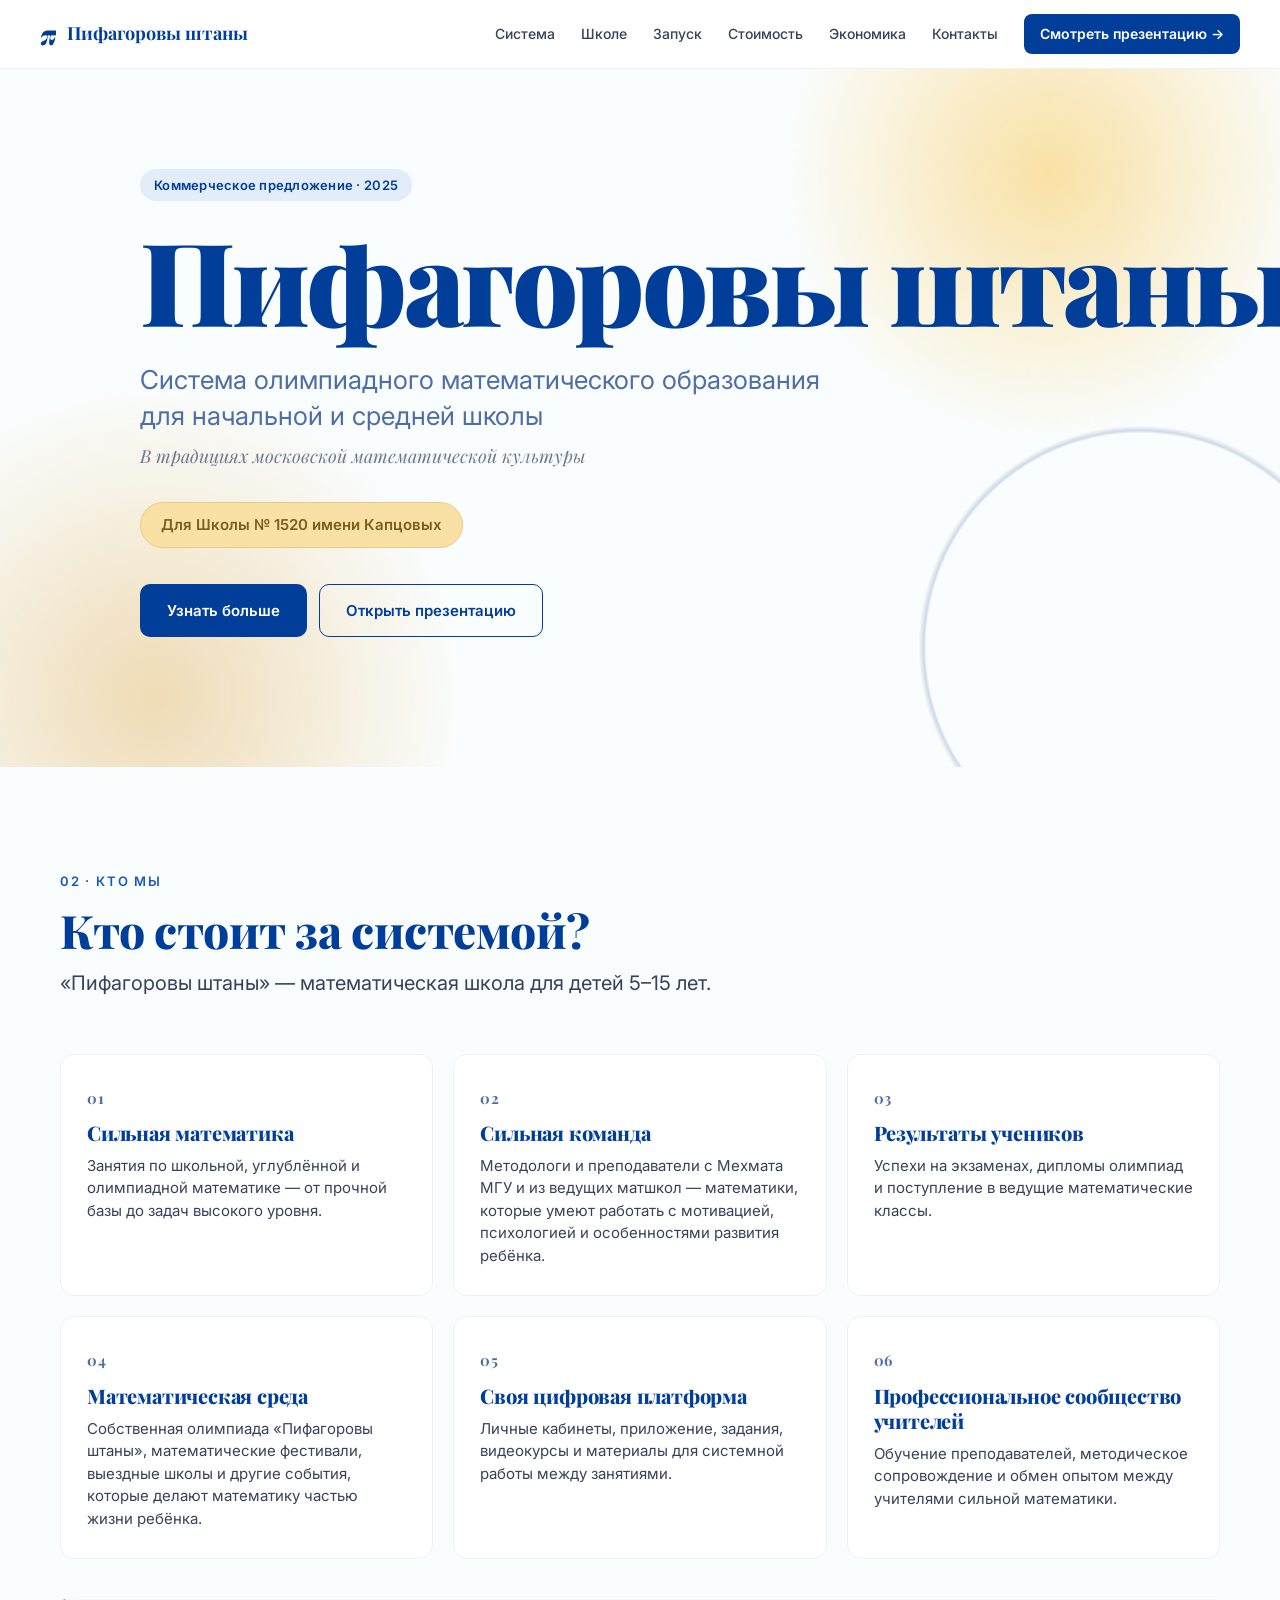
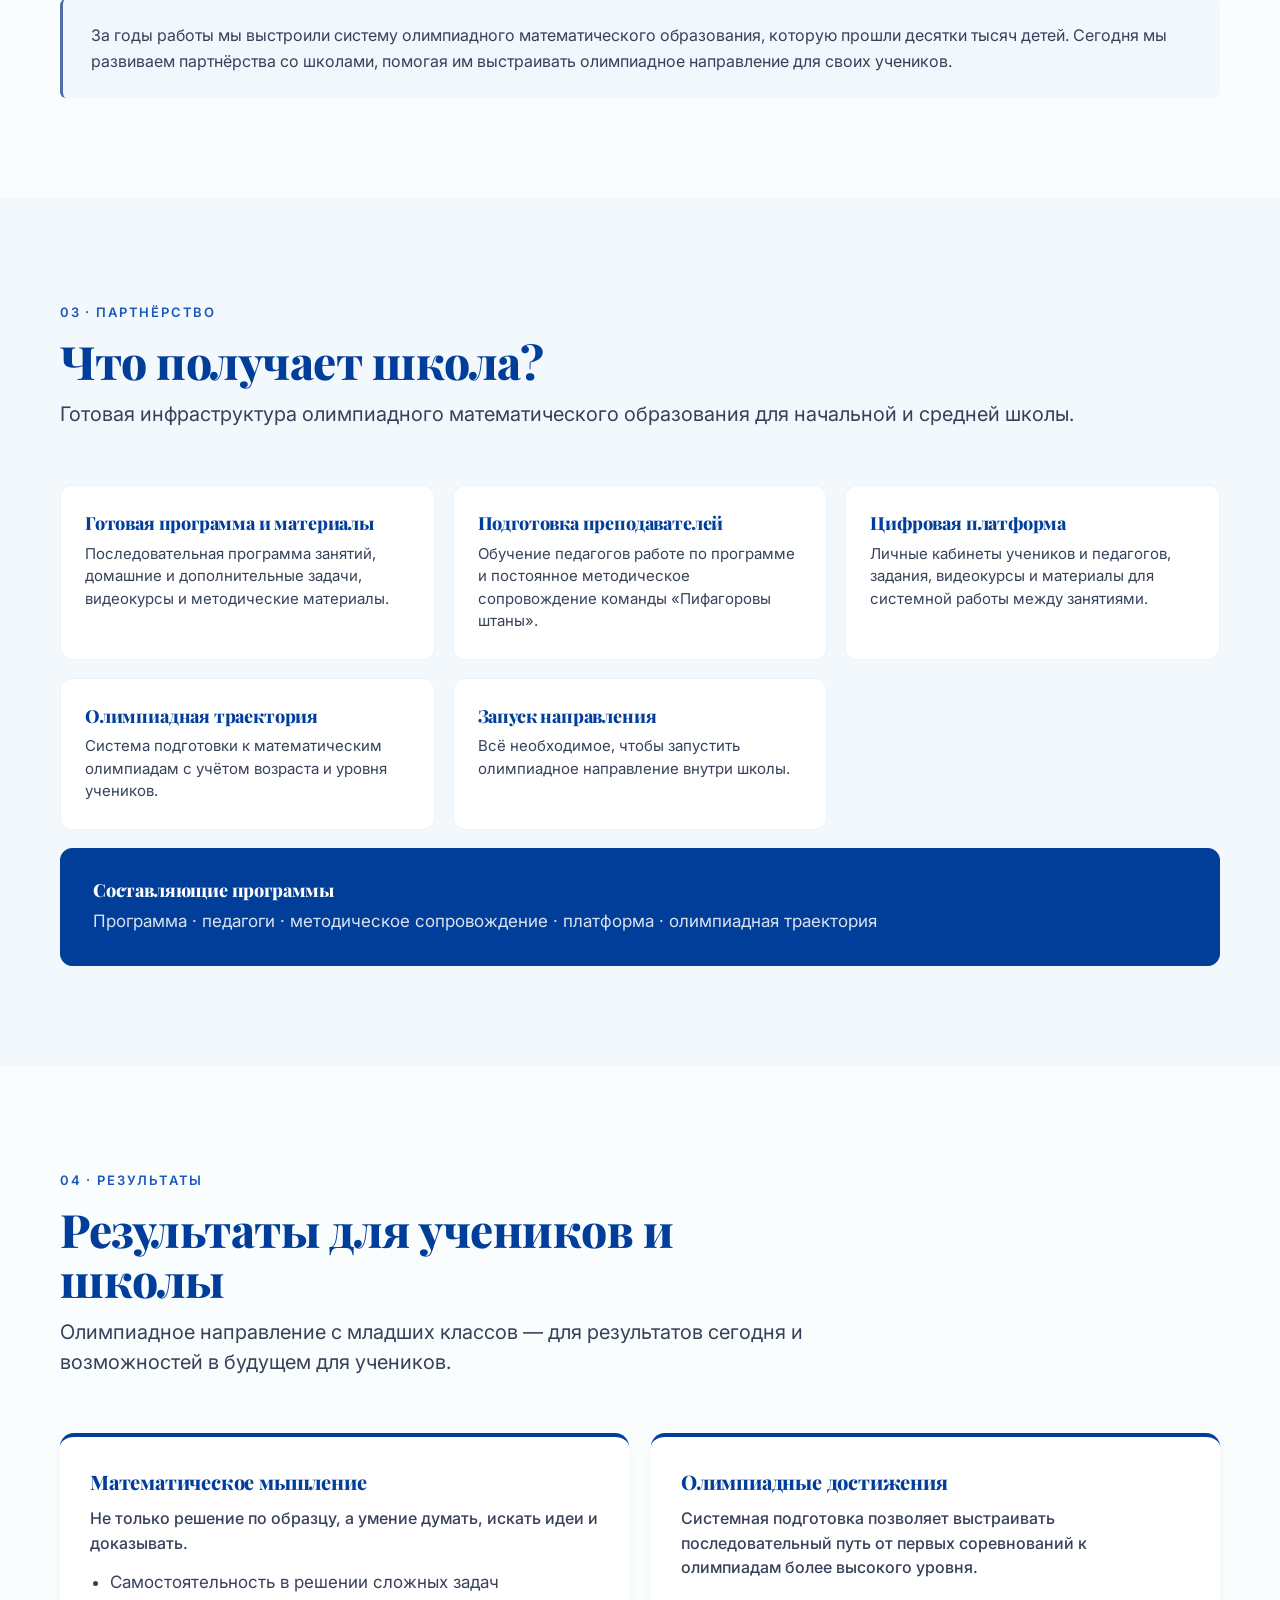
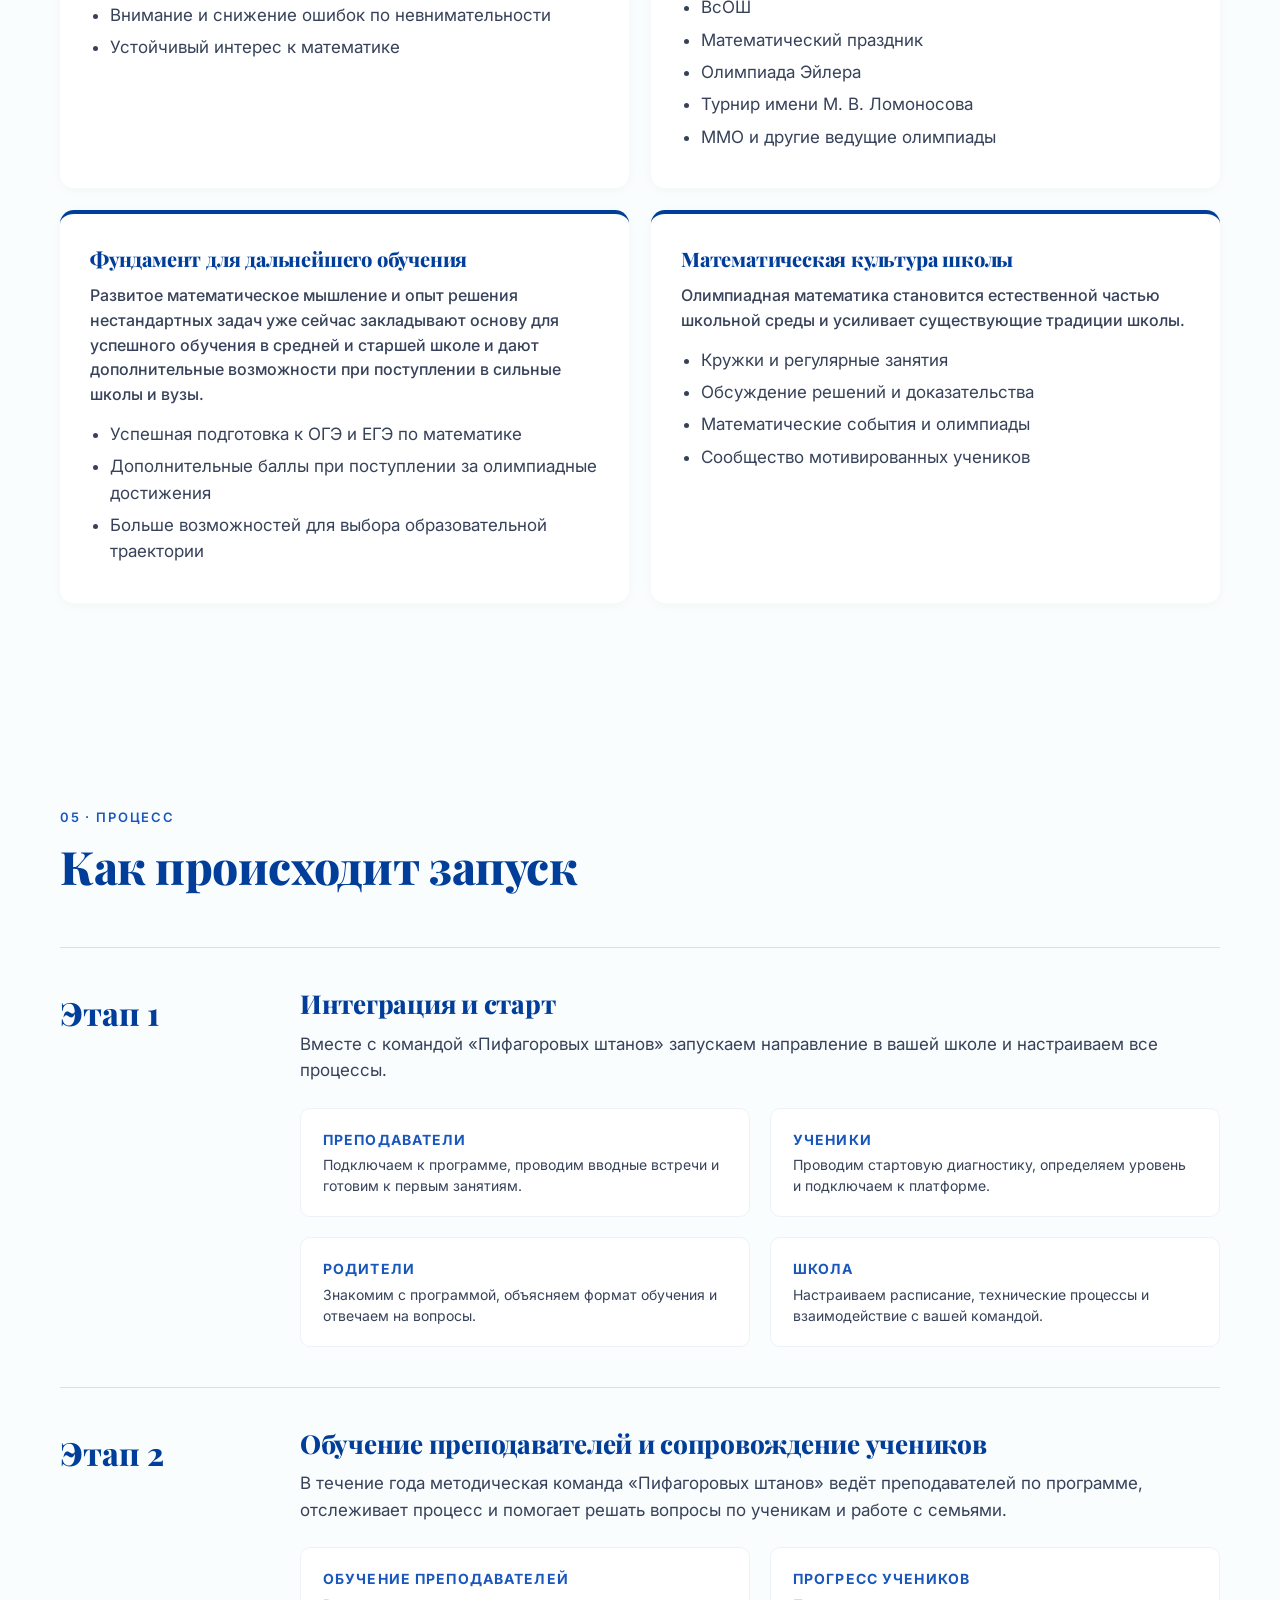
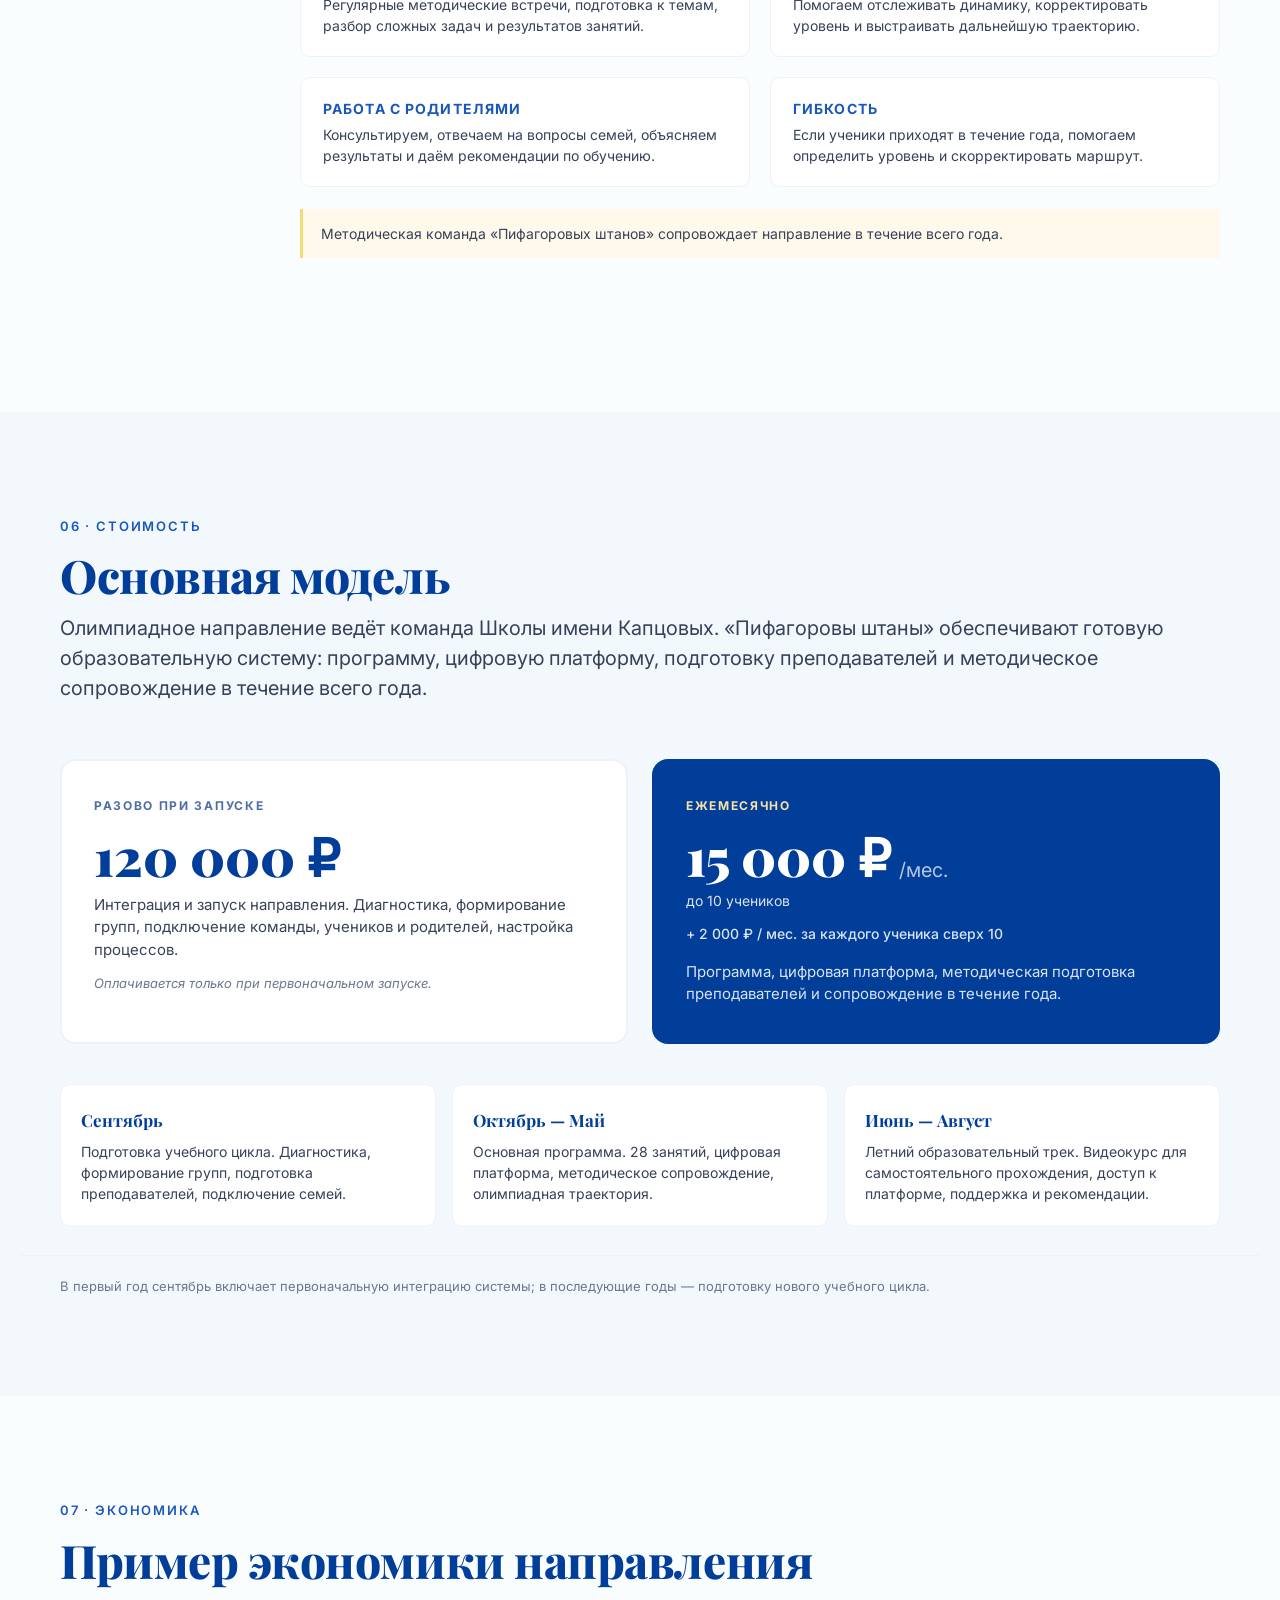
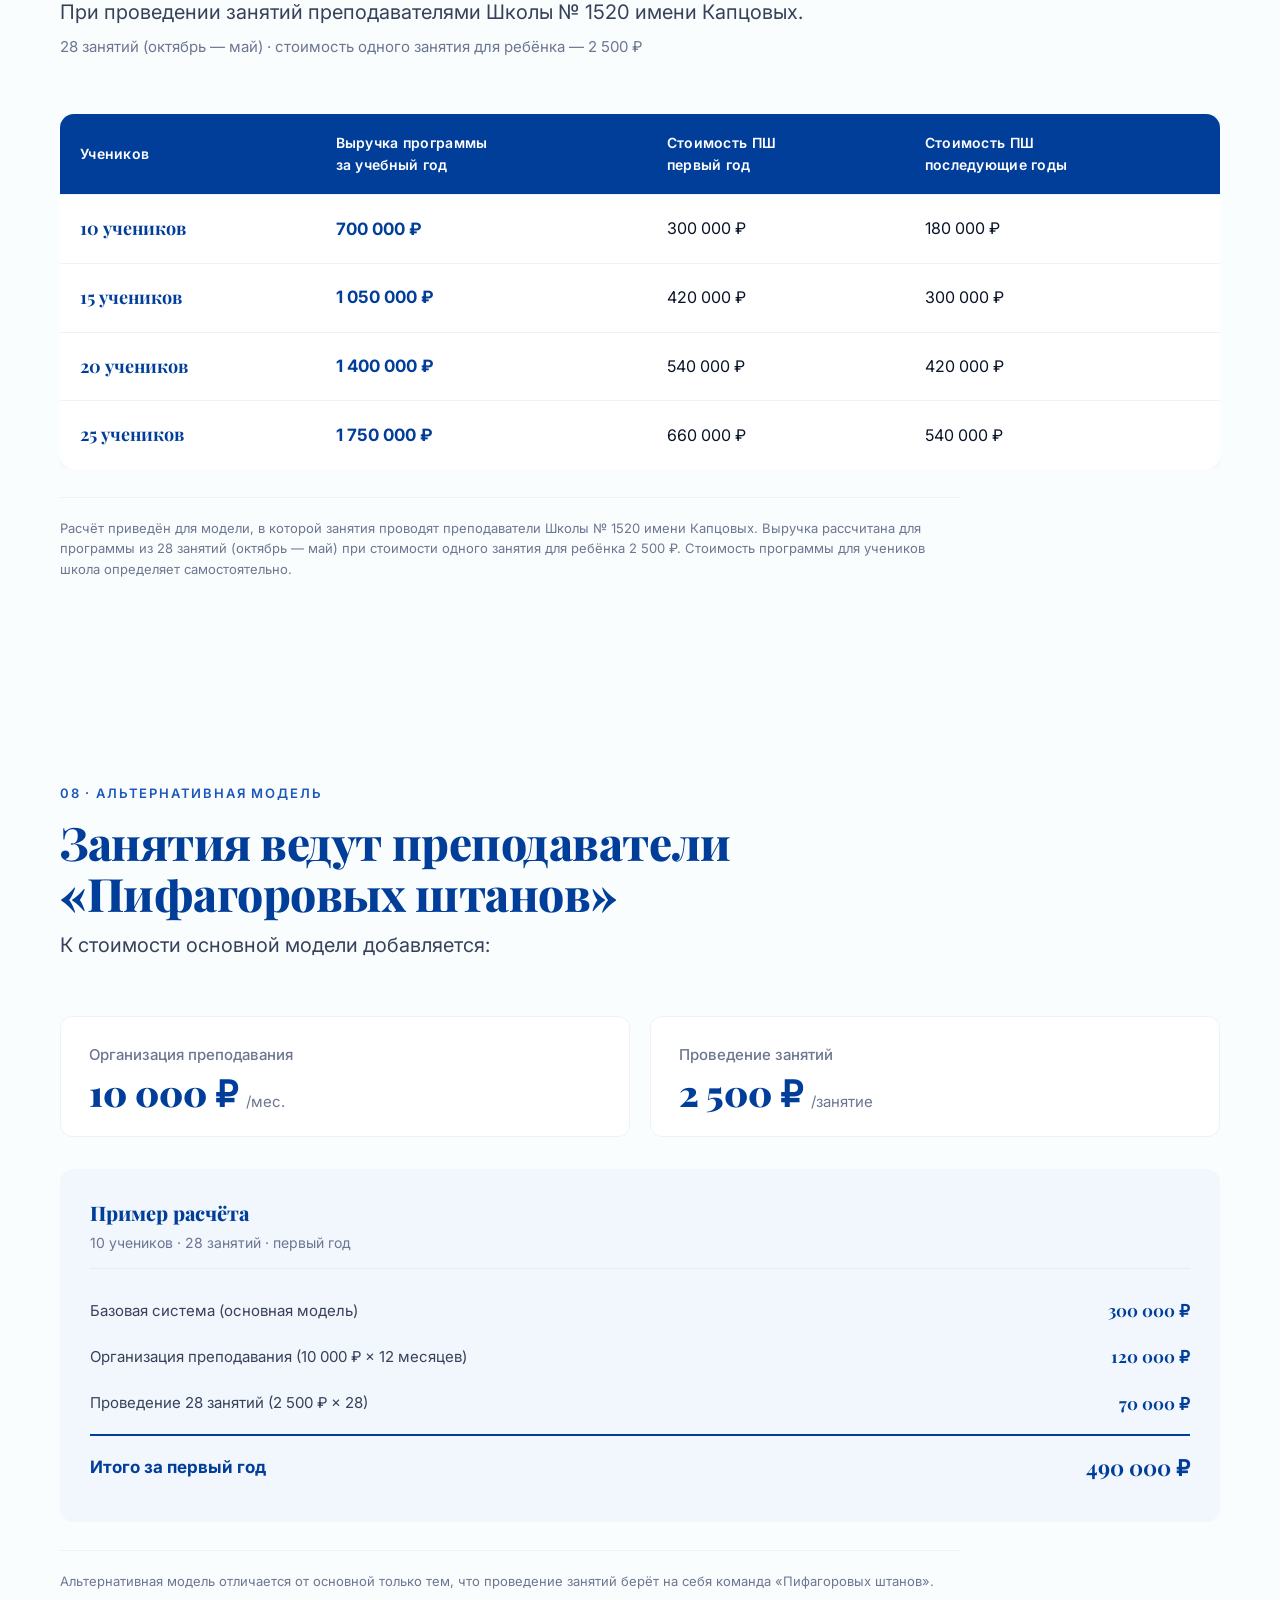
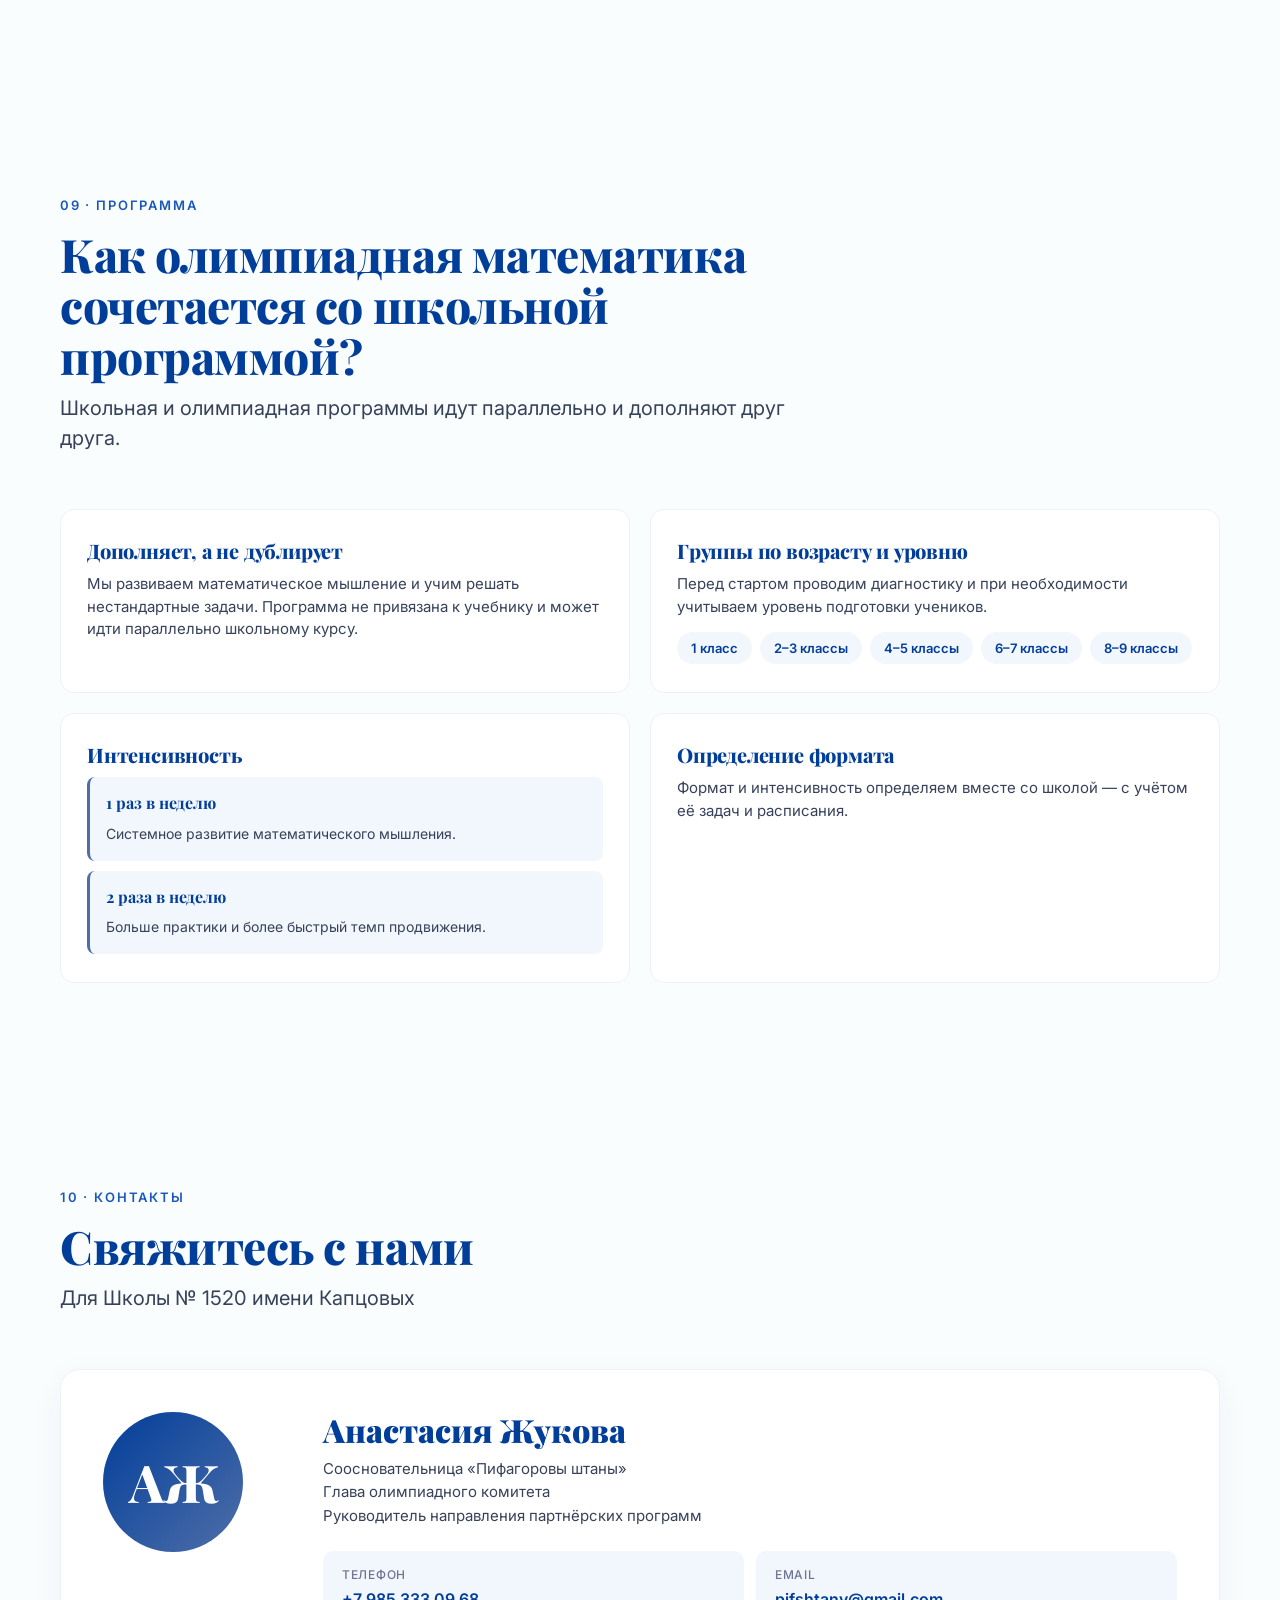
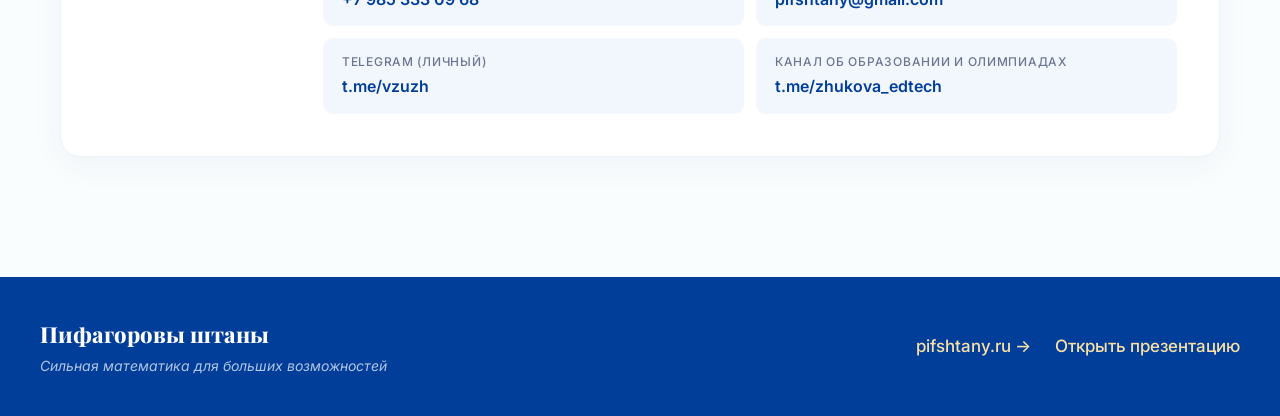
==== index.html @ 68275f0c "Initial site: landing page + literal presentation view" ====
<!doctype html>
<html lang="ru">
<head>
<meta charset="utf-8">
<meta name="viewport" content="width=device-width,initial-scale=1">
<title>Пифагоровы штаны — предложение для Школы №1520 имени Капцовых</title>
<meta name="description" content="Готовая инфраструктура олимпиадного математического образования для начальной и средней школы. Предложение для Школы №1520 имени Капцовых.">
<link rel="preconnect" href="https://fonts.googleapis.com">
<link rel="preconnect" href="https://fonts.gstatic.com" crossorigin>
<link href="https://fonts.googleapis.com/css2?family=Playfair+Display:wght@700;800;900&family=Inter:wght@300;400;500;600;700&display=swap" rel="stylesheet">
<link rel="stylesheet" href="./styles.css">
</head>
<body>

<!-- top nav -->
<nav class="topnav">
  <a class="brand" href="#top">
    <span class="brand-mark">π</span>
    <span class="brand-name">Пифагоровы штаны</span>
  </a>
  <div class="topnav-links">
    <a href="#system">Система</a>
    <a href="#school">Школе</a>
    <a href="#launch">Запуск</a>
    <a href="#pricing">Стоимость</a>
    <a href="#economy">Экономика</a>
    <a href="#contact">Контакты</a>
    <a href="./deck.html" class="topnav-cta">Смотреть презентацию →</a>
  </div>
</nav>

<!-- HERO — slide 1 -->
<header id="top" class="hero">
  <div class="hero-inner">
    <div class="hero-badge">Коммерческое предложение · 2025</div>
    <h1 class="hero-title">Пифагоровы&nbsp;штаны</h1>
    <p class="hero-sub">Система олимпиадного математического образования<br>для начальной и средней школы</p>
    <p class="hero-tradition">В традициях московской математической культуры</p>
    <div class="hero-for">Для Школы № 1520 имени&nbsp;Капцовых</div>
    <div class="hero-cta">
      <a href="#system" class="btn btn-primary">Узнать больше</a>
      <a href="./deck.html" class="btn btn-ghost">Открыть презентацию</a>
    </div>
  </div>
  <div class="hero-curve" aria-hidden="true"></div>
</header>

<!-- SLIDE 2 — SIX PILLARS -->
<section id="system" class="section section-pillars">
  <div class="section-head">
    <div class="eyebrow">02 · Кто мы</div>
    <h2>Кто стоит за системой?</h2>
    <p class="lede">«Пифагоровы штаны» — математическая школа для детей 5–15 лет.</p>
  </div>

  <div class="pillars">
    <article class="pillar">
      <div class="pillar-num">01</div>
      <h3>Сильная математика</h3>
      <p>Занятия по школьной, углублённой и олимпиадной математике — от прочной базы до задач высокого уровня.</p>
    </article>
    <article class="pillar">
      <div class="pillar-num">02</div>
      <h3>Сильная команда</h3>
      <p>Методологи и преподаватели с Мехмата МГУ и из ведущих матшкол — математики, которые умеют работать с мотивацией, психологией и особенностями развития ребёнка.</p>
    </article>
    <article class="pillar">
      <div class="pillar-num">03</div>
      <h3>Результаты учеников</h3>
      <p>Успехи на экзаменах, дипломы олимпиад и поступление в ведущие математические классы.</p>
    </article>
    <article class="pillar">
      <div class="pillar-num">04</div>
      <h3>Математическая среда</h3>
      <p>Собственная олимпиада «Пифагоровы штаны», математические фестивали, выездные школы и другие события, которые делают математику частью жизни ребёнка.</p>
    </article>
    <article class="pillar">
      <div class="pillar-num">05</div>
      <h3>Своя цифровая платформа</h3>
      <p>Личные кабинеты, приложение, задания, видеокурсы и материалы для системной работы между занятиями.</p>
    </article>
    <article class="pillar">
      <div class="pillar-num">06</div>
      <h3>Профессиональное сообщество учителей</h3>
      <p>Обучение преподавателей, методическое сопровождение и обмен опытом между учителями сильной математики.</p>
    </article>
  </div>

  <div class="callout">
    За годы работы мы выстроили систему олимпиадного математического образования, которую прошли десятки тысяч детей. Сегодня мы развиваем партнёрства со школами, помогая им выстраивать олимпиадное направление для своих учеников.
  </div>
</section>

<!-- SLIDE 3 — WHAT THE SCHOOL GETS -->
<section id="school" class="section section-school">
  <div class="section-head">
    <div class="eyebrow">03 · Партнёрство</div>
    <h2>Что получает школа?</h2>
    <p class="lede">Готовая инфраструктура олимпиадного математического образования для начальной и средней школы.</p>
  </div>

  <div class="grid-cards">
    <article class="card">
      <h3>Готовая программа и материалы</h3>
      <p>Последовательная программа занятий, домашние и дополнительные задачи, видеокурсы и методические материалы.</p>
    </article>
    <article class="card">
      <h3>Подготовка преподавателей</h3>
      <p>Обучение педагогов работе по программе и постоянное методическое сопровождение команды «Пифагоровы штаны».</p>
    </article>
    <article class="card">
      <h3>Цифровая платформа</h3>
      <p>Личные кабинеты учеников и педагогов, задания, видеокурсы и материалы для системной работы между занятиями.</p>
    </article>
    <article class="card">
      <h3>Олимпиадная траектория</h3>
      <p>Система подготовки к математическим олимпиадам с учётом возраста и уровня учеников.</p>
    </article>
    <article class="card">
      <h3>Запуск направления</h3>
      <p>Всё необходимое, чтобы запустить олимпиадное направление внутри школы.</p>
    </article>
    <article class="card card-summary">
      <h3>Составляющие программы</h3>
      <p>Программа · педагоги · методическое сопровождение · платформа · олимпиадная траектория</p>
    </article>
  </div>
</section>

<!-- SLIDE 4 — RESULTS -->
<section id="results" class="section section-results">
  <div class="section-head">
    <div class="eyebrow">04 · Результаты</div>
    <h2>Результаты для учеников и школы</h2>
    <p class="lede">Олимпиадное направление с младших классов — для результатов сегодня и возможностей в будущем для учеников.</p>
  </div>

  <div class="results-grid">
    <article class="result">
      <h3>Математическое мышление</h3>
      <p class="result-lead">Не только решение по образцу, а умение думать, искать идеи и доказывать.</p>
      <ul>
        <li>Самостоятельность в решении сложных задач</li>
        <li>Внимание и снижение ошибок по невнимательности</li>
        <li>Устойчивый интерес к математике</li>
      </ul>
    </article>
    <article class="result">
      <h3>Олимпиадные достижения</h3>
      <p class="result-lead">Системная подготовка позволяет выстраивать последовательный путь от первых соревнований к олимпиадам более высокого уровня.</p>
      <ul>
        <li>ВсОШ</li>
        <li>Математический праздник</li>
        <li>Олимпиада Эйлера</li>
        <li>Турнир имени М. В. Ломоносова</li>
        <li>ММО и другие ведущие олимпиады</li>
      </ul>
    </article>
    <article class="result">
      <h3>Фундамент для дальнейшего обучения</h3>
      <p class="result-lead">Развитое математическое мышление и опыт решения нестандартных задач уже сейчас закладывают основу для успешного обучения в средней и старшей школе и дают дополнительные возможности при поступлении в сильные школы и вузы.</p>
      <ul>
        <li>Успешная подготовка к ОГЭ и ЕГЭ по математике</li>
        <li>Дополнительные баллы при поступлении за олимпиадные достижения</li>
        <li>Больше возможностей для выбора образовательной траектории</li>
      </ul>
    </article>
    <article class="result">
      <h3>Математическая культура школы</h3>
      <p class="result-lead">Олимпиадная математика становится естественной частью школьной среды и усиливает существующие традиции школы.</p>
      <ul>
        <li>Кружки и регулярные занятия</li>
        <li>Обсуждение решений и доказательства</li>
        <li>Математические события и олимпиады</li>
        <li>Сообщество мотивированных учеников</li>
      </ul>
    </article>
  </div>
</section>

<!-- SLIDE 5 — LAUNCH -->
<section id="launch" class="section section-launch">
  <div class="section-head">
    <div class="eyebrow">05 · Процесс</div>
    <h2>Как происходит запуск</h2>
  </div>

  <div class="phase">
    <div class="phase-tag">Этап 1</div>
    <div class="phase-body">
      <h3>Интеграция и старт</h3>
      <p class="phase-lead">Вместе с командой «Пифагоровых штанов» запускаем направление в вашей школе и настраиваем все процессы.</p>
      <div class="phase-grid">
        <div><h4>Преподаватели</h4><p>Подключаем к программе, проводим вводные встречи и готовим к первым занятиям.</p></div>
        <div><h4>Ученики</h4><p>Проводим стартовую диагностику, определяем уровень и подключаем к платформе.</p></div>
        <div><h4>Родители</h4><p>Знакомим с программой, объясняем формат обучения и отвечаем на вопросы.</p></div>
        <div><h4>Школа</h4><p>Настраиваем расписание, технические процессы и взаимодействие с вашей командой.</p></div>
      </div>
    </div>
  </div>

  <div class="phase">
    <div class="phase-tag">Этап 2</div>
    <div class="phase-body">
      <h3>Обучение преподавателей и сопровождение учеников</h3>
      <p class="phase-lead">В течение года методическая команда «Пифагоровых штанов» ведёт преподавателей по программе, отслеживает процесс и помогает решать вопросы по ученикам и работе с семьями.</p>
      <div class="phase-grid">
        <div><h4>Обучение преподавателей</h4><p>Регулярные методические встречи, подготовка к темам, разбор сложных задач и результатов занятий.</p></div>
        <div><h4>Прогресс учеников</h4><p>Помогаем отслеживать динамику, корректировать уровень и выстраивать дальнейшую траекторию.</p></div>
        <div><h4>Работа с родителями</h4><p>Консультируем, отвечаем на вопросы семей, объясняем результаты и даём рекомендации по обучению.</p></div>
        <div><h4>Гибкость</h4><p>Если ученики приходят в течение года, помогаем определить уровень и скорректировать маршрут.</p></div>
      </div>
      <p class="phase-note">Методическая команда «Пифагоровых штанов» сопровождает направление в течение всего года.</p>
    </div>
  </div>
</section>

<!-- SLIDE 6 — PRICING -->
<section id="pricing" class="section section-pricing">
  <div class="section-head">
    <div class="eyebrow">06 · Стоимость</div>
    <h2>Основная модель</h2>
    <p class="lede">Олимпиадное направление ведёт команда Школы имени Капцовых. «Пифагоровы штаны» обеспечивают готовую образовательную систему: программу, цифровую платформу, подготовку преподавателей и методическое сопровождение в течение всего года.</p>
  </div>

  <div class="price-cards">
    <div class="price-card price-card-one-off">
      <div class="price-tag">Разово при запуске</div>
      <div class="price-amount">120 000&nbsp;₽</div>
      <p>Интеграция и запуск направления. Диагностика, формирование групп, подключение команды, учеников и родителей, настройка процессов.</p>
      <p class="price-note">Оплачивается только при первоначальном запуске.</p>
    </div>
    <div class="price-card price-card-monthly">
      <div class="price-tag">Ежемесячно</div>
      <div class="price-amount">15 000&nbsp;₽<span class="price-unit">/мес.</span></div>
      <p class="price-under">до 10 учеников</p>
      <p class="price-extra">+ 2 000 ₽ / мес. за каждого ученика сверх 10</p>
      <p>Программа, цифровая платформа, методическая подготовка преподавателей и сопровождение в течение года.</p>
    </div>
  </div>

  <div class="calendar">
    <div class="cal-item"><div class="cal-month">Сентябрь</div><p>Подготовка учебного цикла. Диагностика, формирование групп, подготовка преподавателей, подключение семей.</p></div>
    <div class="cal-item"><div class="cal-month">Октябрь&nbsp;—&nbsp;Май</div><p>Основная программа. 28 занятий, цифровая платформа, методическое сопровождение, олимпиадная траектория.</p></div>
    <div class="cal-item"><div class="cal-month">Июнь&nbsp;—&nbsp;Август</div><p>Летний образовательный трек. Видеокурс для самостоятельного прохождения, доступ к платформе, поддержка и рекомендации.</p></div>
  </div>

  <p class="footnote">В первый год сентябрь включает первоначальную интеграцию системы; в последующие годы — подготовку нового учебного цикла.</p>
</section>

<!-- SLIDE 7 — ECONOMY -->
<section id="economy" class="section section-economy">
  <div class="section-head">
    <div class="eyebrow">07 · Экономика</div>
    <h2>Пример экономики направления</h2>
    <p class="lede">При проведении занятий преподавателями Школы № 1520 имени Капцовых.</p>
    <p class="sub-lede">28 занятий (октябрь&nbsp;—&nbsp;май) · стоимость одного занятия для ребёнка — 2 500 ₽</p>
  </div>

  <div class="table-wrap">
    <table class="econ-table">
      <thead>
        <tr>
          <th>Учеников</th>
          <th>Выручка программы<br>за учебный год</th>
          <th>Стоимость ПШ<br>первый год</th>
          <th>Стоимость ПШ<br>последующие годы</th>
        </tr>
      </thead>
      <tbody>
        <tr><td class="students">10 учеников</td><td class="rev">700 000&nbsp;₽</td><td>300 000&nbsp;₽</td><td>180 000&nbsp;₽</td></tr>
        <tr><td class="students">15 учеников</td><td class="rev">1 050 000&nbsp;₽</td><td>420 000&nbsp;₽</td><td>300 000&nbsp;₽</td></tr>
        <tr><td class="students">20 учеников</td><td class="rev">1 400 000&nbsp;₽</td><td>540 000&nbsp;₽</td><td>420 000&nbsp;₽</td></tr>
        <tr><td class="students">25 учеников</td><td class="rev">1 750 000&nbsp;₽</td><td>660 000&nbsp;₽</td><td>540 000&nbsp;₽</td></tr>
      </tbody>
    </table>
  </div>

  <p class="footnote">Расчёт приведён для модели, в которой занятия проводят преподаватели Школы № 1520 имени Капцовых. Выручка рассчитана для программы из 28 занятий (октябрь — май) при стоимости одного занятия для ребёнка 2 500 ₽. Стоимость программы для учеников школа определяет самостоятельно.</p>
</section>

<!-- SLIDE 8 — ALT MODEL -->
<section id="alt" class="section section-alt">
  <div class="section-head">
    <div class="eyebrow">08 · Альтернативная модель</div>
    <h2>Занятия ведут преподаватели «Пифагоровых штанов»</h2>
    <p class="lede">К стоимости основной модели добавляется:</p>
  </div>

  <div class="alt-cards">
    <div class="alt-card">
      <div class="alt-label">Организация преподавания</div>
      <div class="alt-price">10 000&nbsp;₽<span class="alt-unit">/мес.</span></div>
    </div>
    <div class="alt-card">
      <div class="alt-label">Проведение занятий</div>
      <div class="alt-price">2 500&nbsp;₽<span class="alt-unit">/занятие</span></div>
    </div>
  </div>

  <div class="alt-example">
    <div class="alt-example-title">Пример расчёта <span>10 учеников · 28 занятий · первый год</span></div>
    <div class="alt-example-row"><span>Базовая система (основная модель)</span><b>300 000&nbsp;₽</b></div>
    <div class="alt-example-row"><span>Организация преподавания (10 000 ₽ × 12 месяцев)</span><b>120 000&nbsp;₽</b></div>
    <div class="alt-example-row"><span>Проведение 28 занятий (2 500 ₽ × 28)</span><b>70 000&nbsp;₽</b></div>
    <div class="alt-example-row alt-example-total"><span>Итого за первый год</span><b>490 000&nbsp;₽</b></div>
  </div>

  <p class="footnote">Альтернативная модель отличается от основной только тем, что проведение занятий берёт на себя команда «Пифагоровых штанов».</p>
</section>

<!-- SLIDE 9 — CURRICULUM FIT -->
<section id="curriculum" class="section section-curriculum">
  <div class="section-head">
    <div class="eyebrow">09 · Программа</div>
    <h2>Как олимпиадная математика сочетается со школьной программой?</h2>
    <p class="lede">Школьная и олимпиадная программы идут параллельно и дополняют друг друга.</p>
  </div>

  <div class="curr-grid">
    <article class="curr-card">
      <h3>Дополняет, а не дублирует</h3>
      <p>Мы развиваем математическое мышление и учим решать нестандартные задачи. Программа не привязана к учебнику и может идти параллельно школьному курсу.</p>
    </article>
    <article class="curr-card">
      <h3>Группы по возрасту и уровню</h3>
      <p>Перед стартом проводим диагностику и при необходимости учитываем уровень подготовки учеников.</p>
      <div class="grade-chips">
        <span>1 класс</span>
        <span>2–3 классы</span>
        <span>4–5 классы</span>
        <span>6–7 классы</span>
        <span>8–9 классы</span>
      </div>
    </article>
    <article class="curr-card">
      <h3>Интенсивность</h3>
      <div class="intensity">
        <div><b>1 раз в неделю</b><span>Системное развитие математического мышления.</span></div>
        <div><b>2 раза в неделю</b><span>Больше практики и более быстрый темп продвижения.</span></div>
      </div>
    </article>
    <article class="curr-card">
      <h3>Определение формата</h3>
      <p>Формат и интенсивность определяем вместе со школой — с учётом её задач и расписания.</p>
    </article>
  </div>
</section>

<!-- SLIDE 10 — CONTACT -->
<section id="contact" class="section section-contact">
  <div class="section-head">
    <div class="eyebrow">10 · Контакты</div>
    <h2>Свяжитесь с нами</h2>
    <p class="lede">Для Школы № 1520 имени Капцовых</p>
  </div>

  <div class="contact-card">
    <div class="contact-avatar">АЖ</div>
    <div class="contact-body">
      <div class="contact-name">Анастасия Жукова</div>
      <div class="contact-role">
        Соосновательница «Пифагоровы штаны»<br>
        Глава олимпиадного комитета<br>
        Руководитель направления партнёрских программ
      </div>
      <div class="contact-links">
        <a href="tel:+79853330968" class="contact-link">
          <span class="cl-label">Телефон</span>
          <span class="cl-val">+7 985 333 09 68</span>
        </a>
        <a href="mailto:pifshtany@gmail.com" class="contact-link">
          <span class="cl-label">Email</span>
          <span class="cl-val">pifshtany@gmail.com</span>
        </a>
        <a href="https://t.me/vzuzh" class="contact-link" target="_blank" rel="noopener">
          <span class="cl-label">Telegram (личный)</span>
          <span class="cl-val">t.me/vzuzh</span>
        </a>
        <a href="https://t.me/zhukova_edtech" class="contact-link" target="_blank" rel="noopener">
          <span class="cl-label">Канал об образовании и олимпиадах</span>
          <span class="cl-val">t.me/zhukova_edtech</span>
        </a>
      </div>
    </div>
  </div>
</section>

<footer class="site-foot">
  <div class="foot-brand">
    <div class="foot-title">Пифагоровы штаны</div>
    <div class="foot-tag">Сильная математика для больших возможностей</div>
  </div>
  <div class="foot-links">
    <a href="https://pifshtany.ru" target="_blank" rel="noopener">pifshtany.ru →</a>
    <a href="./deck.html">Открыть презентацию</a>
  </div>
</footer>

</body>
</html>
---- styles.css ----
/* ==========================================================================
   Пифагоровы штаны — landing page
   Design system pulled from the original deck:
   - Primary blue #013E9A (title serif in the deck)
   - Mid blue #4F6EA8 (subtitle/link tone)
   - Yellow accent #F9E1A5 (Для Школы badge)
   - Cream bg #FAFDFD
   - Serif for headlines (Playfair Display), Inter for body
   ========================================================================== */

:root {
  --blue-900: #013E9A;
  --blue-700: #1957BC;
  --blue-500: #4F6EA8;
  --blue-100: #E3ECF9;
  --blue-050: #F2F6FD;
  --yellow-100: #F9E1A5;
  --yellow-200: #F5D97A;
  --ink-900: #0A1428;
  --ink-700: #37425A;
  --ink-500: #6D7691;
  --ink-300: #A6ACBF;
  --line: #D8DFEA;
  --line-2: #EEF2F8;
  --bg: #FAFDFD;
  --bg-tint: #F3F8FD;
  --serif: 'Playfair Display', 'Palatino Linotype', 'Palatino', Georgia, 'Times New Roman', serif;
  --sans: 'Inter', -apple-system, BlinkMacSystemFont, 'SF Pro Text', 'Segoe UI', Roboto, sans-serif;
}

* { box-sizing: border-box; }
html, body { margin: 0; padding: 0; }
body {
  font-family: var(--sans);
  color: var(--ink-900);
  background: var(--bg);
  font-size: 17px;
  line-height: 1.55;
  -webkit-font-smoothing: antialiased;
  -moz-osx-font-smoothing: grayscale;
}
a { color: var(--blue-700); text-decoration: none; }
a:hover { color: var(--blue-900); }
h1, h2, h3 { font-family: var(--serif); font-weight: 800; color: var(--blue-900); letter-spacing: -0.01em; }
h2 { font-size: clamp(28px, 3.6vw, 46px); line-height: 1.1; margin: 0 0 12px; }
h3 { font-size: 20px; line-height: 1.25; margin: 0 0 8px; }
h4 { font-family: var(--sans); font-size: 14px; text-transform: uppercase; letter-spacing: 0.08em; color: var(--blue-700); margin: 0 0 4px; }

/* ============================================================
   NAV
   ============================================================ */
.topnav {
  position: sticky;
  top: 0;
  z-index: 100;
  display: flex;
  align-items: center;
  justify-content: space-between;
  padding: 14px 40px;
  background: rgba(255, 255, 255, 0.9);
  backdrop-filter: saturate(1.4) blur(14px);
  border-bottom: 1px solid var(--line-2);
}
.brand { display: flex; align-items: center; gap: 10px; color: var(--blue-900); font-weight: 600; }
.brand-mark {
  font-family: var(--serif);
  font-size: 28px;
  font-weight: 900;
  line-height: 1;
  color: var(--blue-900);
}
.brand-name { font-family: var(--serif); font-size: 18px; font-weight: 700; }
.topnav-links { display: flex; gap: 26px; align-items: center; }
.topnav-links a { color: var(--ink-700); font-size: 14px; font-weight: 500; }
.topnav-links a:hover { color: var(--blue-900); }
.topnav-cta {
  background: var(--blue-900);
  color: white !important;
  padding: 9px 16px;
  border-radius: 8px;
  font-weight: 600 !important;
}
.topnav-cta:hover { background: var(--blue-700); }
@media (max-width: 860px) {
  .topnav { padding: 12px 20px; }
  .topnav-links a:not(.topnav-cta) { display: none; }
}

/* ============================================================
   HERO
   ============================================================ */
.hero {
  position: relative;
  padding: 100px 40px 130px;
  background:
    radial-gradient(circle at 82% 15%, var(--yellow-100) 0%, transparent 22%),
    radial-gradient(circle at 12% 90%, #EFDBB5 0%, transparent 24%),
    var(--bg);
  overflow: hidden;
}
.hero-inner { max-width: 1000px; margin: 0 auto; position: relative; z-index: 2; }
.hero-badge {
  display: inline-block;
  background: var(--blue-100);
  color: var(--blue-900);
  padding: 6px 14px;
  border-radius: 999px;
  font-size: 13px;
  font-weight: 600;
  letter-spacing: 0.02em;
  margin-bottom: 22px;
}
.hero-title {
  font-family: var(--serif);
  font-size: clamp(56px, 9vw, 130px);
  font-weight: 900;
  line-height: 0.98;
  color: var(--blue-900);
  margin: 0 0 26px;
  letter-spacing: -0.03em;
}
.hero-sub {
  font-family: var(--sans);
  font-size: clamp(19px, 2.2vw, 26px);
  font-weight: 400;
  line-height: 1.4;
  color: var(--blue-500);
  margin: 0 0 8px;
  max-width: 720px;
}
.hero-tradition {
  font-family: var(--serif);
  font-style: italic;
  font-size: 18px;
  color: var(--ink-500);
  margin: 0 0 32px;
}
.hero-for {
  display: inline-block;
  background: var(--yellow-100);
  border: 1px solid #EBC97F;
  color: #7A5E1F;
  padding: 10px 20px;
  border-radius: 999px;
  font-weight: 600;
  font-size: 15px;
  margin-bottom: 36px;
}
.hero-cta { display: flex; gap: 12px; flex-wrap: wrap; }
.btn {
  display: inline-block;
  padding: 14px 26px;
  border-radius: 10px;
  font-weight: 600;
  font-size: 15px;
  font-family: var(--sans);
  transition: all .15s ease;
  border: 1px solid transparent;
  cursor: pointer;
}
.btn-primary { background: var(--blue-900); color: white; }
.btn-primary:hover { background: var(--blue-700); color: white; transform: translateY(-1px); }
.btn-ghost { background: transparent; border-color: var(--blue-900); color: var(--blue-900); }
.btn-ghost:hover { background: var(--blue-050); color: var(--blue-900); }

.hero-curve {
  position: absolute;
  right: -220px;
  bottom: -240px;
  width: 720px;
  height: 720px;
  background: radial-gradient(circle at 50% 50%, transparent 42%, var(--blue-500) 42.5%, transparent 43.5%);
  transform: rotate(24deg);
  opacity: 0.25;
  z-index: 1;
  pointer-events: none;
}

/* ============================================================
   SECTIONS (base)
   ============================================================ */
.section { padding: 100px 40px; max-width: 1240px; margin: 0 auto; }
.section-head { max-width: 780px; margin-bottom: 56px; }
.eyebrow {
  display: inline-block;
  font-size: 13px;
  font-weight: 600;
  letter-spacing: 0.14em;
  text-transform: uppercase;
  color: var(--blue-700);
  margin-bottom: 14px;
}
.lede {
  font-size: 20px;
  color: var(--ink-700);
  margin: 8px 0 0;
  line-height: 1.5;
}
.sub-lede {
  font-size: 15px;
  color: var(--ink-500);
  margin: 8px 0 0;
}
.footnote {
  font-size: 13px;
  color: var(--ink-500);
  line-height: 1.55;
  max-width: 900px;
  margin: 28px 0 0;
  padding-top: 20px;
  border-top: 1px solid var(--line-2);
}
.callout {
  background: var(--blue-050);
  border-left: 3px solid var(--blue-500);
  padding: 24px 28px;
  border-radius: 6px;
  color: var(--ink-700);
  font-size: 16px;
  line-height: 1.6;
  margin-top: 40px;
}

/* ============================================================
   SIX PILLARS (slide 2)
   ============================================================ */
.section-pillars { background: var(--bg); }
.pillars {
  display: grid;
  grid-template-columns: repeat(3, 1fr);
  gap: 20px;
}
.pillar {
  padding: 32px 26px 28px;
  background: white;
  border: 1px solid var(--line-2);
  border-radius: 14px;
  transition: transform .15s ease, box-shadow .15s ease;
}
.pillar:hover { transform: translateY(-3px); box-shadow: 0 12px 32px rgba(1, 62, 154, 0.08); }
.pillar-num {
  font-family: var(--serif);
  font-weight: 700;
  font-size: 15px;
  color: var(--blue-500);
  margin-bottom: 10px;
  letter-spacing: 0.04em;
}
.pillar h3 { margin: 0 0 10px; font-size: 20px; }
.pillar p { margin: 0; color: var(--ink-700); font-size: 15px; line-height: 1.5; }
@media (max-width: 900px) { .pillars { grid-template-columns: 1fr; } }

/* ============================================================
   WHAT SCHOOL GETS (slide 3)
   ============================================================ */
.section-school { background: var(--bg-tint); border-radius: 0; margin: 0 auto; max-width: none; padding-left: 0; padding-right: 0; }
.section-school > * { max-width: 1240px; margin-left: auto; margin-right: auto; padding-left: 40px; padding-right: 40px; }
.grid-cards {
  display: grid;
  grid-template-columns: repeat(3, 1fr);
  gap: 18px;
}
.card {
  background: white;
  border-radius: 12px;
  padding: 26px 24px;
  border: 1px solid var(--line-2);
}
.card h3 { color: var(--blue-900); font-size: 18px; margin-bottom: 8px; }
.card p { color: var(--ink-700); font-size: 15px; margin: 0; line-height: 1.5; }
.card-summary {
  background: var(--blue-900);
  color: white;
  border-color: var(--blue-900);
  grid-column: span 3;
  padding: 30px 32px;
}
.card-summary h3 { color: white; }
.card-summary p { color: rgba(255,255,255,0.85); font-size: 17px; }
@media (max-width: 900px) {
  .grid-cards { grid-template-columns: 1fr; }
  .card-summary { grid-column: span 1; }
}

/* ============================================================
   RESULTS (slide 4)
   ============================================================ */
.results-grid {
  display: grid;
  grid-template-columns: repeat(2, 1fr);
  gap: 22px;
}
.result {
  padding: 32px 30px;
  border-radius: 14px;
  background: white;
  border-top: 4px solid var(--blue-900);
  box-shadow: 0 2px 12px rgba(10, 20, 40, 0.03);
}
.result h3 { color: var(--blue-900); margin-bottom: 12px; }
.result-lead { color: var(--ink-700); font-weight: 500; margin: 0 0 14px; font-size: 16px; }
.result ul { padding-left: 20px; margin: 0; color: var(--ink-700); }
.result ul li { margin-bottom: 6px; }
@media (max-width: 900px) { .results-grid { grid-template-columns: 1fr; } }

/* ============================================================
   LAUNCH PHASES (slide 5)
   ============================================================ */
.section-launch { background: var(--bg); }
.phase {
  display: grid;
  grid-template-columns: 200px 1fr;
  gap: 40px;
  margin-bottom: 40px;
  padding-top: 40px;
  border-top: 1px solid var(--line);
}
.phase:first-of-type { border-top: none; padding-top: 0; }
.phase-tag {
  font-family: var(--serif);
  font-weight: 800;
  font-size: 32px;
  color: var(--blue-900);
  position: sticky;
  top: 90px;
  align-self: start;
}
.phase-body h3 { font-size: 26px; margin-bottom: 10px; }
.phase-lead { color: var(--ink-700); font-size: 17px; margin: 0 0 24px; line-height: 1.55; }
.phase-grid {
  display: grid;
  grid-template-columns: repeat(2, 1fr);
  gap: 20px;
  margin-top: 12px;
}
.phase-grid > div {
  background: white;
  border: 1px solid var(--line-2);
  border-radius: 10px;
  padding: 20px 22px;
}
.phase-grid p { margin: 0; color: var(--ink-700); font-size: 14px; line-height: 1.5; }
.phase-note {
  margin-top: 22px;
  padding: 14px 18px;
  border-left: 3px solid var(--yellow-200);
  background: #FEF9EA;
  font-size: 14px;
  color: var(--ink-700);
}
@media (max-width: 900px) {
  .phase { grid-template-columns: 1fr; gap: 20px; }
  .phase-tag { position: static; }
  .phase-grid { grid-template-columns: 1fr; }
}

/* ============================================================
   PRICING (slide 6)
   ============================================================ */
.section-pricing { background: var(--bg-tint); border-radius: 0; margin: 0 auto; max-width: none; padding-left: 0; padding-right: 0; }
.section-pricing > * { max-width: 1240px; margin-left: auto; margin-right: auto; padding-left: 40px; padding-right: 40px; }
.price-cards {
  display: grid;
  grid-template-columns: 1fr 1fr;
  gap: 24px;
  margin-bottom: 40px;
}
.price-card {
  background: white;
  border-radius: 16px;
  padding: 36px 32px;
  border: 2px solid var(--line-2);
  position: relative;
}
.price-card-monthly {
  background: var(--blue-900);
  color: white;
  border-color: var(--blue-900);
}
.price-tag {
  font-size: 12px;
  font-weight: 700;
  letter-spacing: 0.14em;
  text-transform: uppercase;
  color: var(--blue-500);
  margin-bottom: 14px;
}
.price-card-monthly .price-tag { color: var(--yellow-100); }
.price-amount {
  font-family: var(--serif);
  font-size: 52px;
  font-weight: 900;
  line-height: 1;
  color: var(--blue-900);
  margin-bottom: 8px;
}
.price-card-monthly .price-amount { color: white; }
.price-unit { font-family: var(--sans); font-size: 20px; font-weight: 400; margin-left: 8px; opacity: 0.7; }
.price-under { color: var(--ink-500); font-size: 14px; margin: 0 0 12px; }
.price-card-monthly .price-under { color: rgba(255,255,255,0.7); }
.price-extra { color: var(--blue-700); font-size: 14px; font-weight: 500; margin: 0 0 16px; }
.price-card-monthly .price-extra { color: var(--yellow-100); }
.price-card p:not(.price-under):not(.price-extra):not(.price-note) { color: var(--ink-700); font-size: 15px; line-height: 1.5; margin-top: 12px; margin-bottom: 0; }
.price-card-monthly p { color: rgba(255,255,255,0.85) !important; }
.price-note { font-size: 13px; color: var(--ink-500); font-style: italic; margin-top: 12px; margin-bottom: 0; }

.calendar {
  display: grid;
  grid-template-columns: repeat(3, 1fr);
  gap: 16px;
  margin-top: 24px;
}
.cal-item {
  background: white;
  border-radius: 10px;
  padding: 22px 20px;
  border: 1px solid var(--line-2);
}
.cal-month {
  font-family: var(--serif);
  font-weight: 700;
  color: var(--blue-900);
  font-size: 17px;
  margin-bottom: 8px;
}
.cal-item p { margin: 0; color: var(--ink-700); font-size: 14px; line-height: 1.5; }
@media (max-width: 900px) {
  .price-cards { grid-template-columns: 1fr; }
  .calendar { grid-template-columns: 1fr; }
}

/* ============================================================
   ECONOMY TABLE (slide 7)
   ============================================================ */
.table-wrap { overflow-x: auto; margin-top: 20px; }
.econ-table {
  width: 100%;
  border-collapse: collapse;
  background: white;
  border-radius: 14px;
  overflow: hidden;
  box-shadow: 0 2px 20px rgba(1, 62, 154, 0.06);
}
.econ-table th {
  background: var(--blue-900);
  color: white;
  padding: 18px 20px;
  text-align: left;
  font-family: var(--sans);
  font-weight: 600;
  font-size: 14px;
  letter-spacing: 0.02em;
  border: none;
}
.econ-table td {
  padding: 20px;
  border-top: 1px solid var(--line-2);
  color: var(--ink-900);
  font-size: 16px;
}
.econ-table td.students {
  font-family: var(--serif);
  font-weight: 700;
  color: var(--blue-900);
  font-size: 18px;
}
.econ-table td.rev {
  color: var(--blue-900);
  font-weight: 700;
  font-size: 17px;
}
.econ-table tbody tr:hover { background: var(--blue-050); }

/* ============================================================
   ALT MODEL (slide 8)
   ============================================================ */
.alt-cards {
  display: grid;
  grid-template-columns: 1fr 1fr;
  gap: 20px;
  margin-bottom: 32px;
}
.alt-card {
  background: white;
  border: 1px solid var(--line-2);
  border-radius: 12px;
  padding: 26px 28px;
}
.alt-label { font-family: var(--sans); font-weight: 500; color: var(--ink-500); font-size: 15px; margin-bottom: 8px; }
.alt-price { font-family: var(--serif); font-weight: 900; color: var(--blue-900); font-size: 36px; line-height: 1; }
.alt-unit { font-family: var(--sans); font-size: 15px; font-weight: 400; color: var(--ink-500); margin-left: 8px; }
.alt-example {
  background: var(--blue-050);
  border-radius: 14px;
  padding: 28px 30px;
}
.alt-example-title {
  font-family: var(--serif);
  font-weight: 800;
  color: var(--blue-900);
  font-size: 20px;
  margin-bottom: 18px;
  padding-bottom: 14px;
  border-bottom: 1px solid var(--blue-100);
}
.alt-example-title span { display: block; font-family: var(--sans); font-weight: 400; font-size: 14px; color: var(--ink-500); margin-top: 4px; }
.alt-example-row {
  display: flex;
  justify-content: space-between;
  align-items: center;
  padding: 10px 0;
  color: var(--ink-700);
  font-size: 15px;
}
.alt-example-row b { color: var(--blue-900); font-family: var(--serif); font-weight: 700; font-size: 17px; }
.alt-example-total {
  border-top: 2px solid var(--blue-900);
  margin-top: 8px;
  padding-top: 14px;
  font-weight: 700;
  color: var(--blue-900);
  font-size: 17px;
}
.alt-example-total b { font-size: 22px; }
@media (max-width: 700px) { .alt-cards { grid-template-columns: 1fr; } }

/* ============================================================
   CURRICULUM FIT (slide 9)
   ============================================================ */
.section-curriculum { background: var(--bg); }
.curr-grid {
  display: grid;
  grid-template-columns: repeat(2, 1fr);
  gap: 20px;
}
.curr-card {
  background: white;
  border: 1px solid var(--line-2);
  border-radius: 14px;
  padding: 28px 26px;
}
.curr-card h3 { margin-bottom: 10px; font-size: 20px; }
.curr-card p { color: var(--ink-700); margin: 0 0 12px; font-size: 15px; line-height: 1.5; }
.grade-chips { display: flex; gap: 8px; flex-wrap: wrap; margin-top: 14px; }
.grade-chips span {
  padding: 6px 14px;
  border-radius: 999px;
  background: var(--blue-050);
  color: var(--blue-900);
  font-size: 13px;
  font-weight: 600;
}
.intensity { display: flex; flex-direction: column; gap: 10px; margin-top: 6px; }
.intensity > div {
  padding: 14px 16px;
  background: var(--blue-050);
  border-radius: 8px;
  border-left: 3px solid var(--blue-500);
}
.intensity b { color: var(--blue-900); display: block; font-family: var(--serif); font-size: 16px; margin-bottom: 4px; }
.intensity span { color: var(--ink-700); font-size: 14px; }
@media (max-width: 900px) { .curr-grid { grid-template-columns: 1fr; } }

/* ============================================================
   CONTACT (slide 10)
   ============================================================ */
.section-contact { padding-bottom: 120px; }
.contact-card {
  display: grid;
  grid-template-columns: 180px 1fr;
  gap: 40px;
  background: white;
  border-radius: 20px;
  padding: 42px 42px;
  border: 1px solid var(--line-2);
  box-shadow: 0 8px 32px rgba(1, 62, 154, 0.05);
}
.contact-avatar {
  width: 140px;
  height: 140px;
  border-radius: 50%;
  background: linear-gradient(135deg, var(--blue-900), var(--blue-500));
  color: white;
  display: flex;
  align-items: center;
  justify-content: center;
  font-family: var(--serif);
  font-size: 52px;
  font-weight: 800;
}
.contact-name {
  font-family: var(--serif);
  font-weight: 900;
  font-size: 32px;
  color: var(--blue-900);
  line-height: 1.15;
  margin-bottom: 8px;
}
.contact-role {
  color: var(--ink-700);
  font-size: 15px;
  line-height: 1.55;
  margin-bottom: 24px;
}
.contact-links { display: grid; grid-template-columns: 1fr 1fr; gap: 12px; }
.contact-link {
  display: flex;
  flex-direction: column;
  padding: 14px 18px;
  background: var(--blue-050);
  border-radius: 10px;
  border: 1px solid transparent;
  transition: all .12s ease;
}
.contact-link:hover { background: var(--blue-100); border-color: var(--blue-500); }
.cl-label { font-size: 12px; color: var(--ink-500); font-weight: 500; margin-bottom: 2px; text-transform: uppercase; letter-spacing: 0.06em; }
.cl-val { color: var(--blue-900); font-weight: 600; font-size: 16px; }
@media (max-width: 800px) {
  .contact-card { grid-template-columns: 1fr; text-align: center; }
  .contact-avatar { margin: 0 auto; }
  .contact-links { grid-template-columns: 1fr; text-align: left; }
}

/* ============================================================
   FOOTER
   ============================================================ */
.site-foot {
  background: var(--blue-900);
  color: white;
  padding: 40px;
  display: flex;
  justify-content: space-between;
  align-items: center;
  flex-wrap: wrap;
  gap: 20px;
}
.foot-title { font-family: var(--serif); font-weight: 800; font-size: 22px; margin-bottom: 4px; }
.foot-tag { color: rgba(255,255,255,0.7); font-size: 14px; font-style: italic; }
.foot-links { display: flex; gap: 24px; }
.foot-links a { color: var(--yellow-100); font-weight: 500; }
.foot-links a:hover { color: white; }
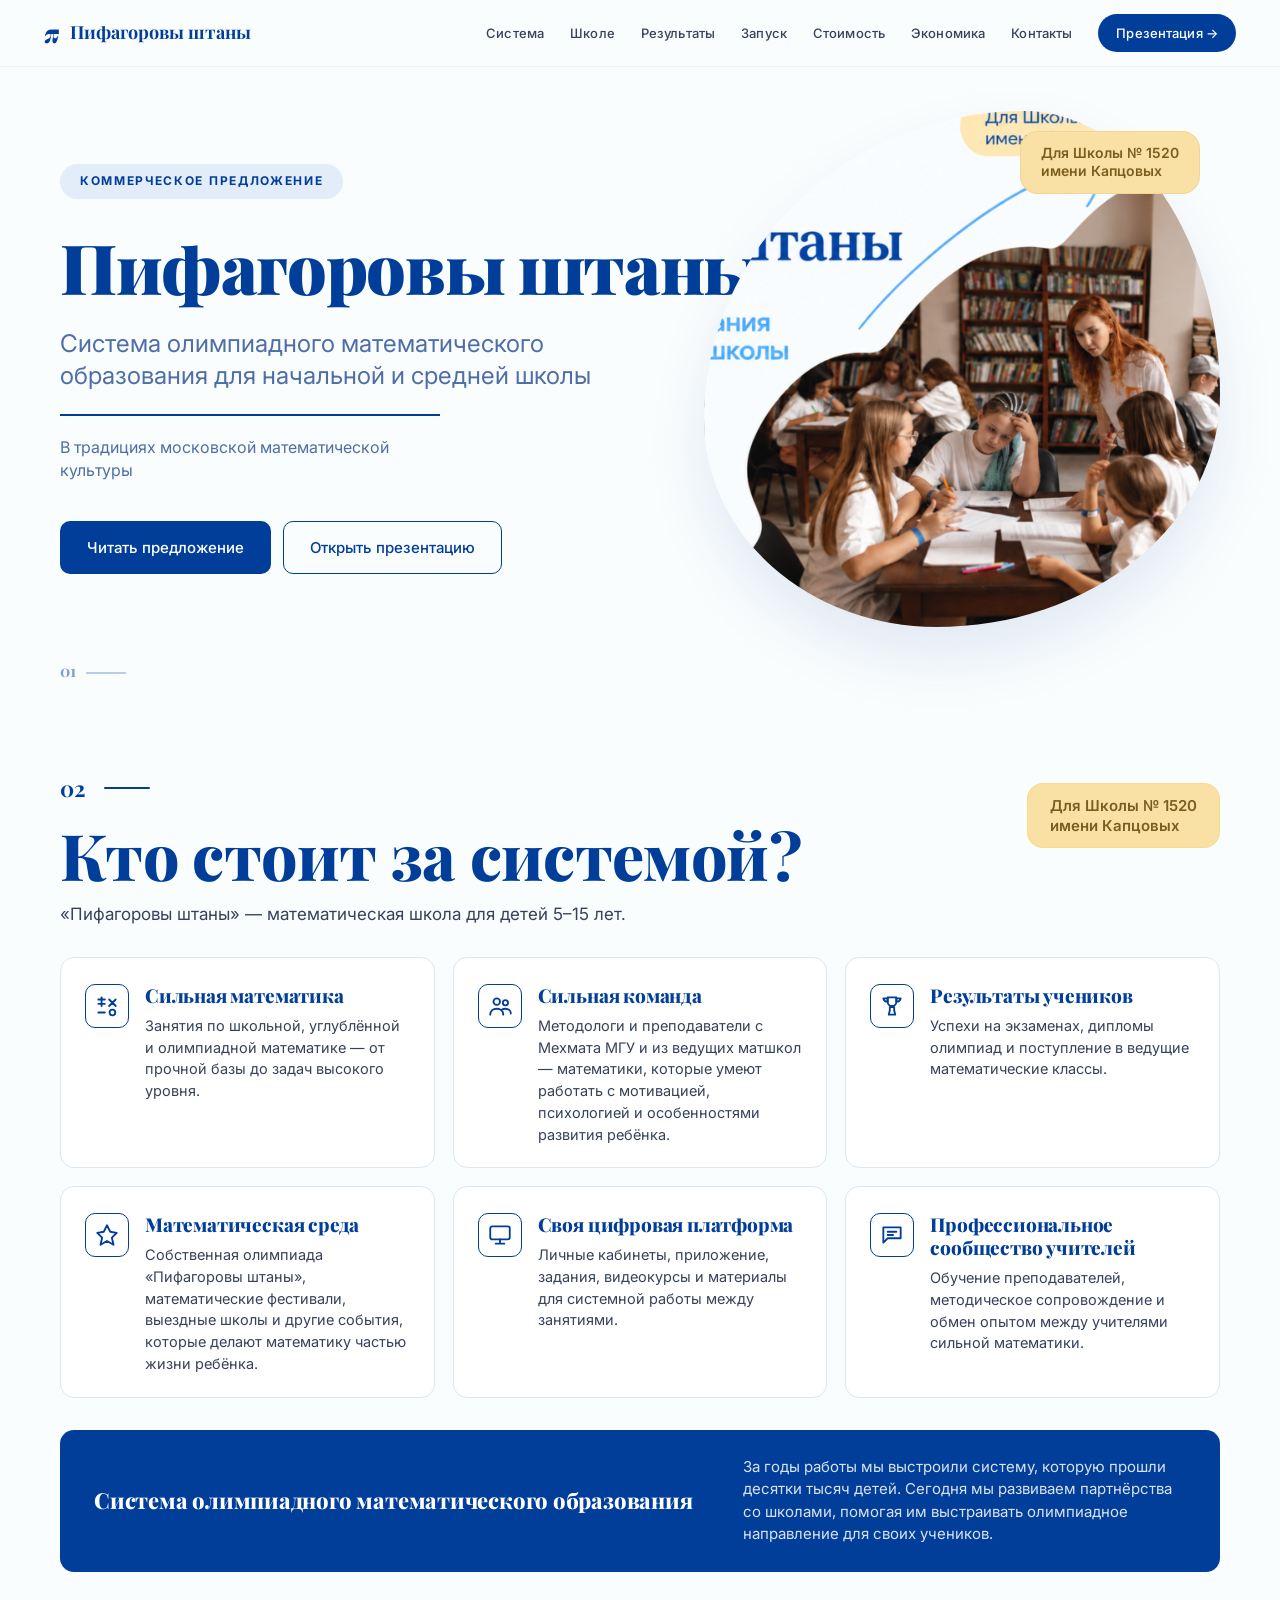
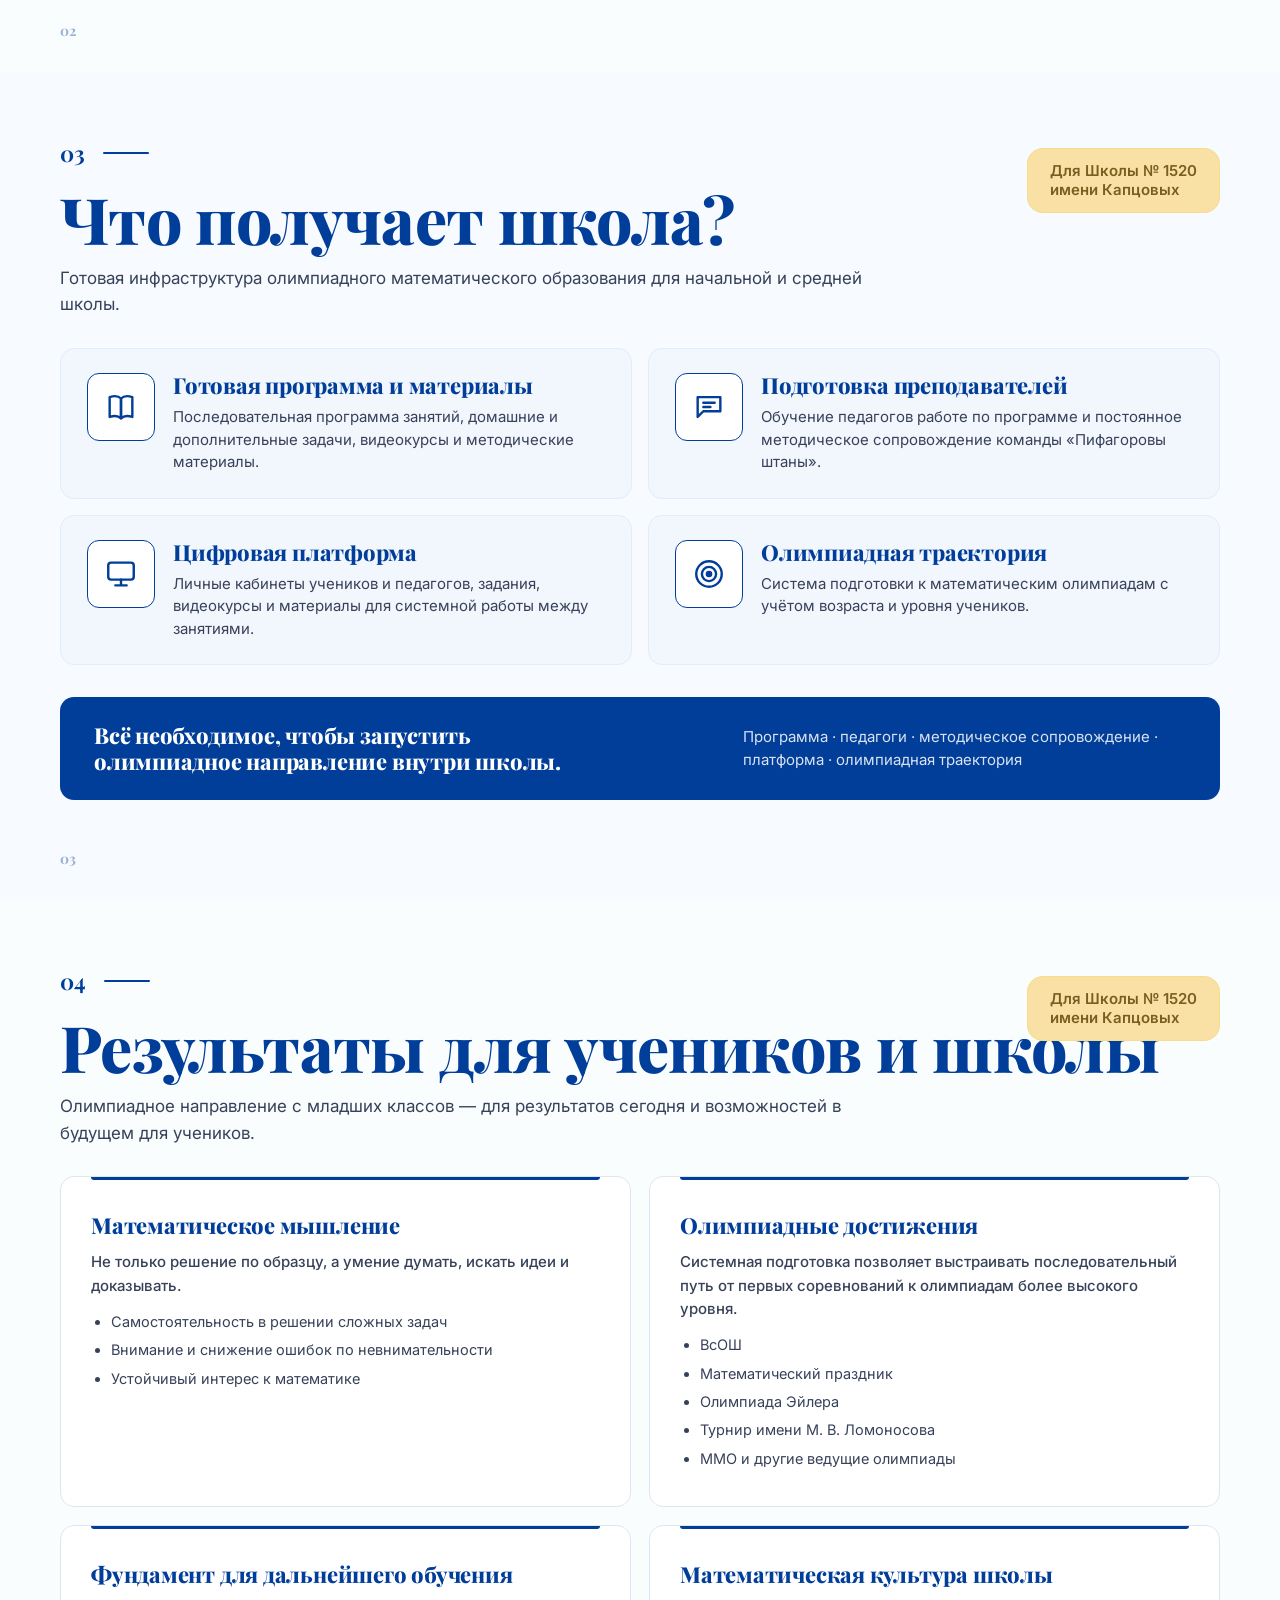
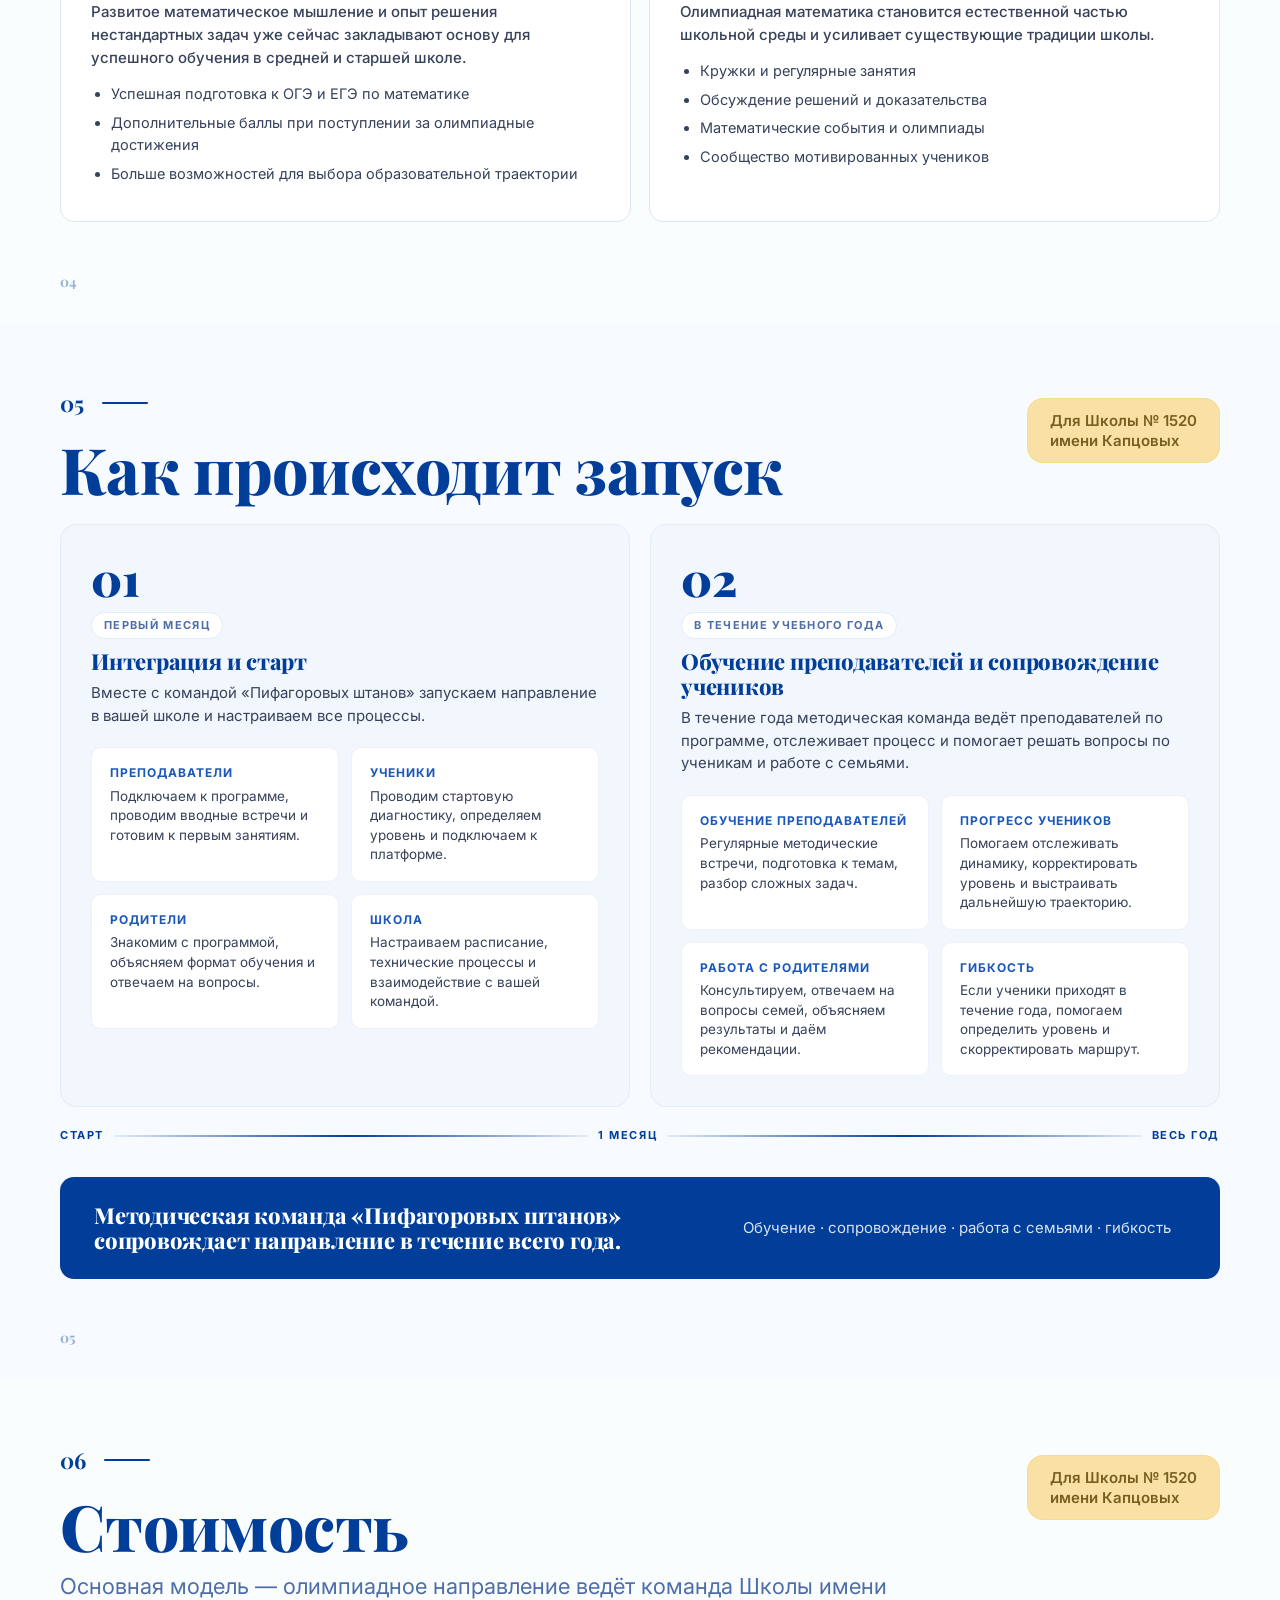
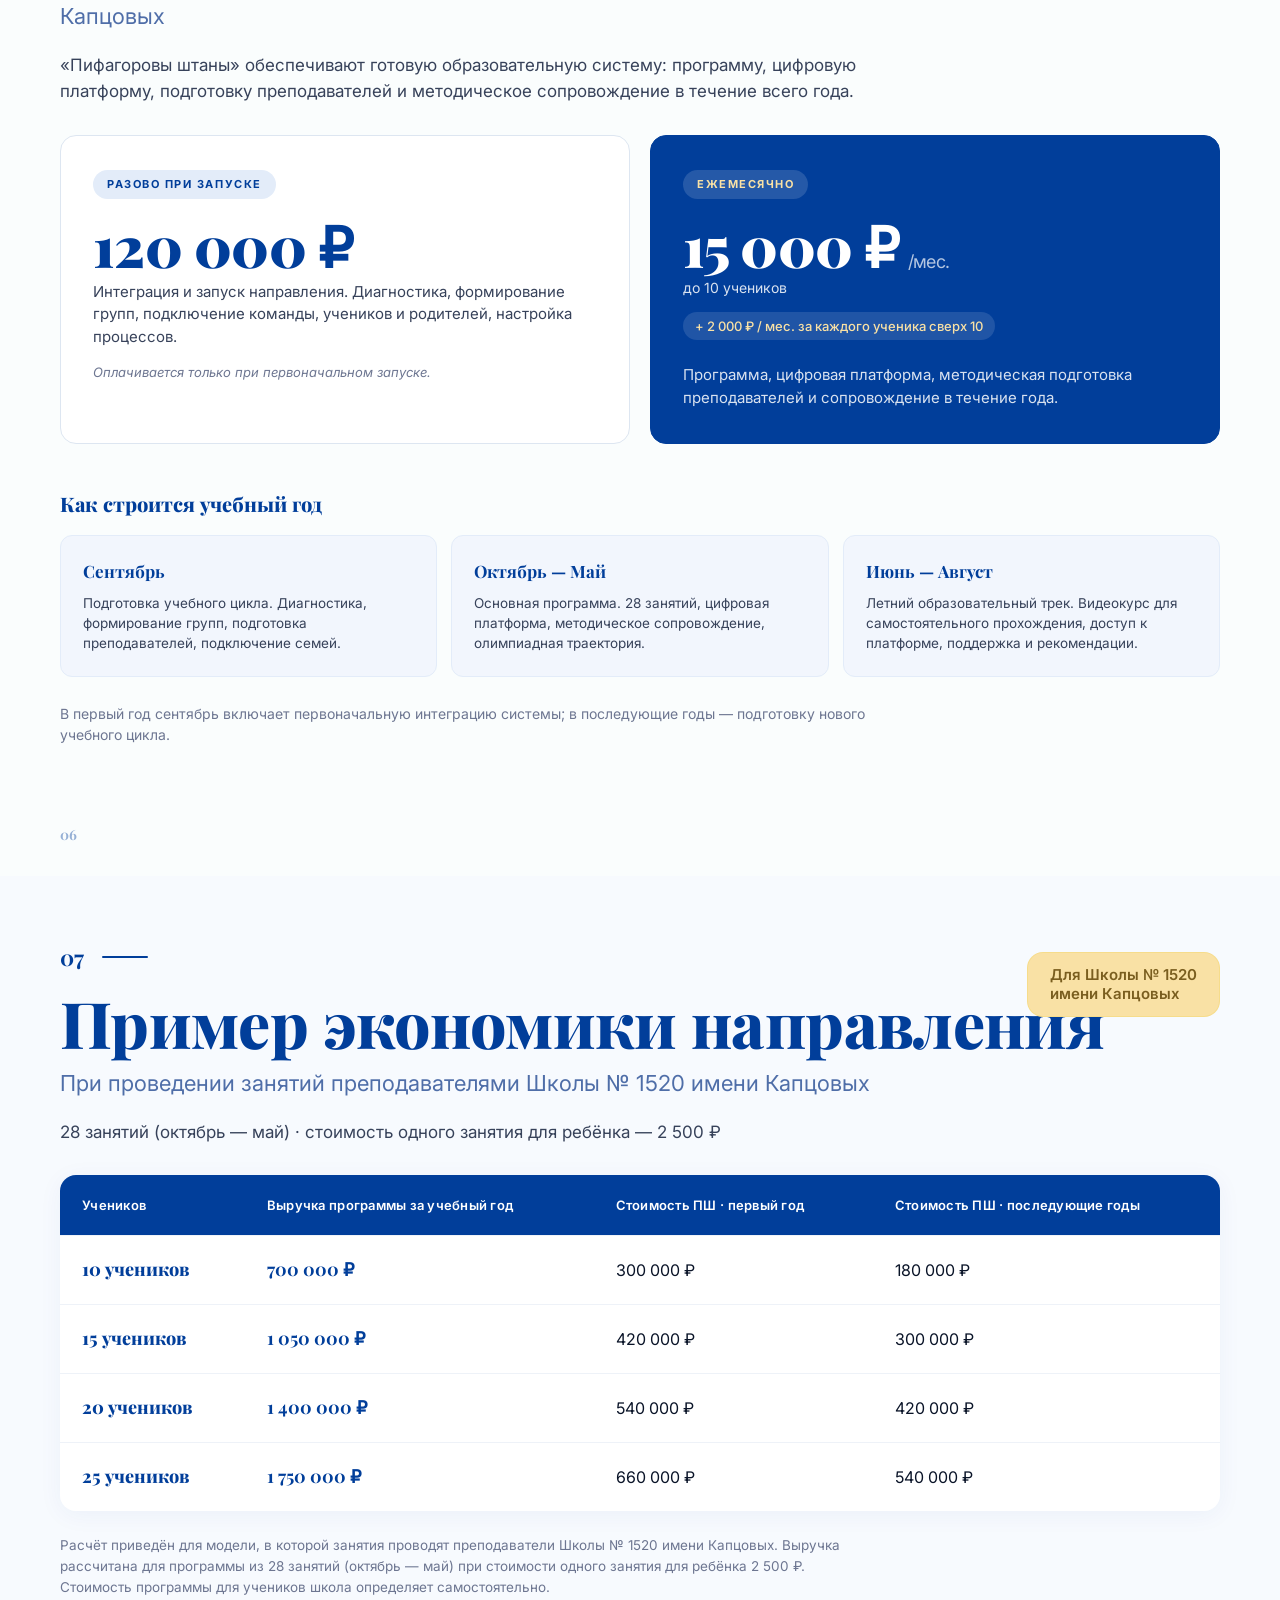
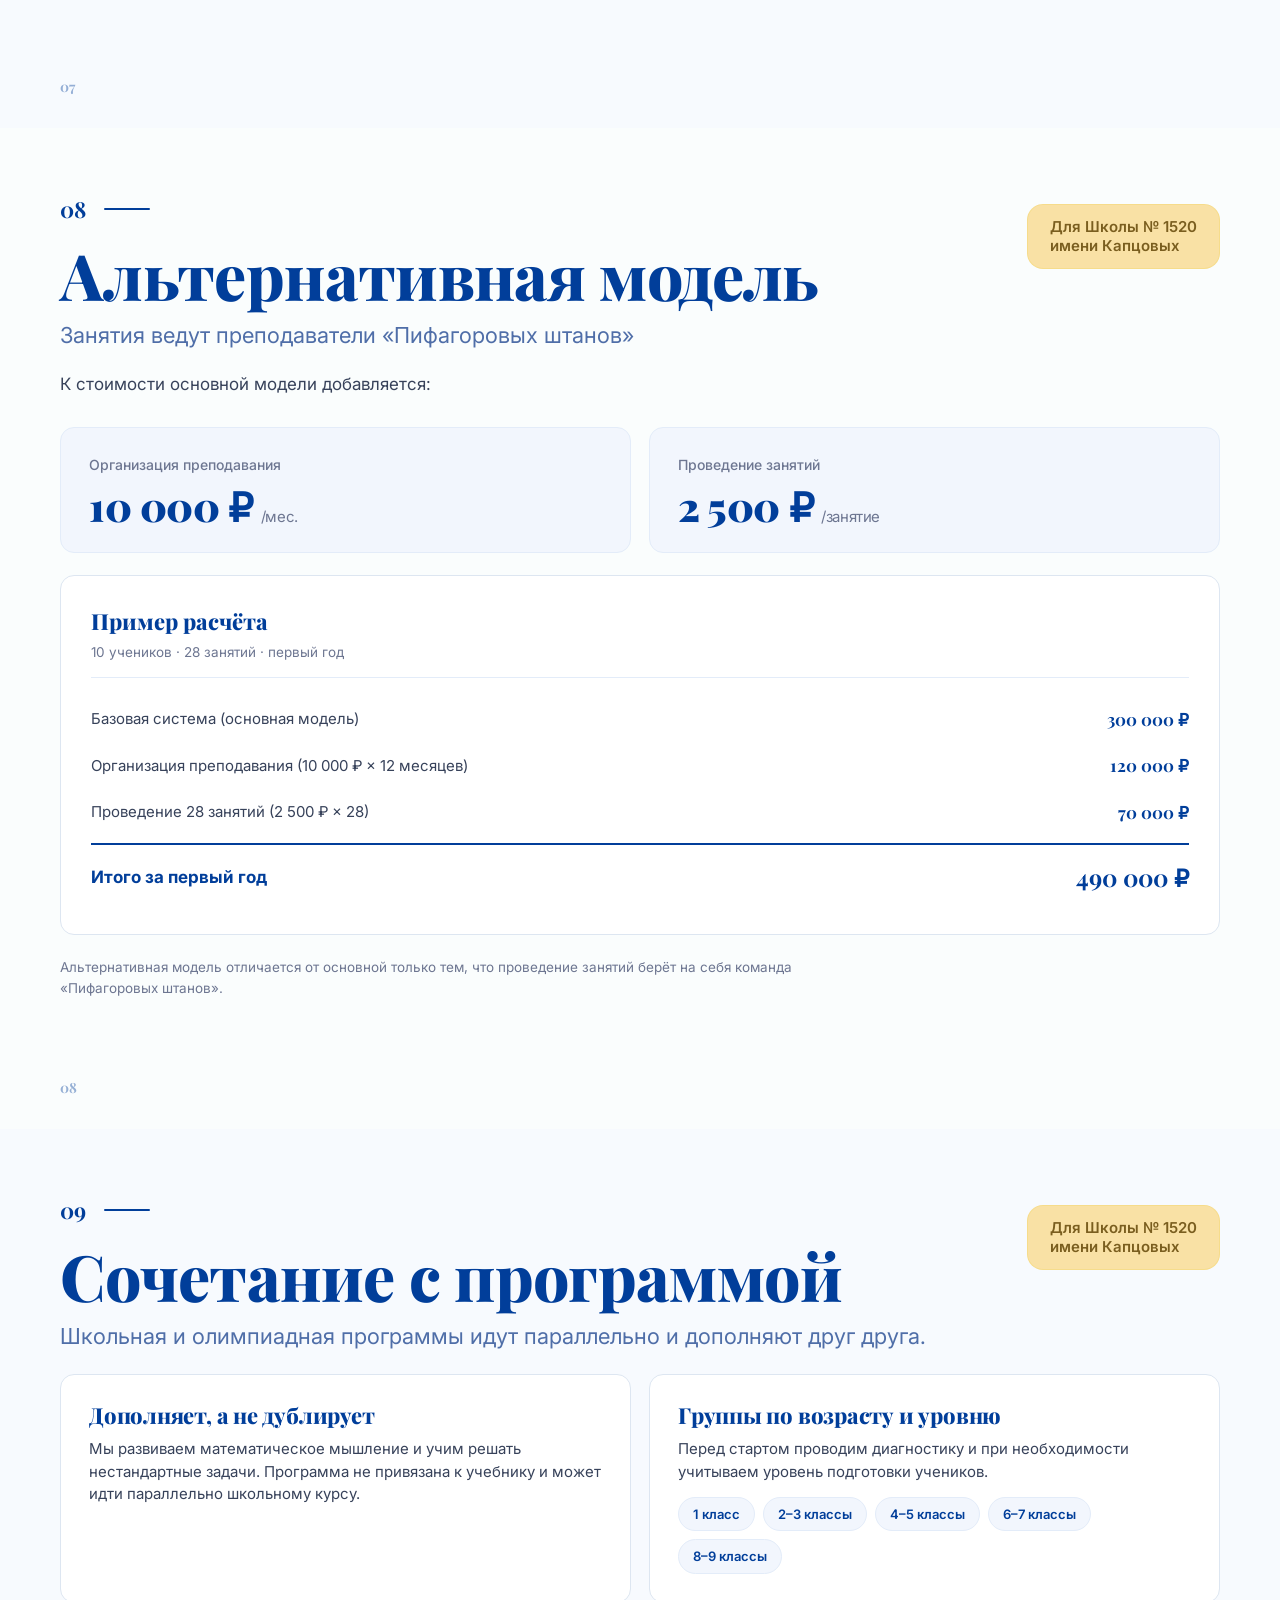
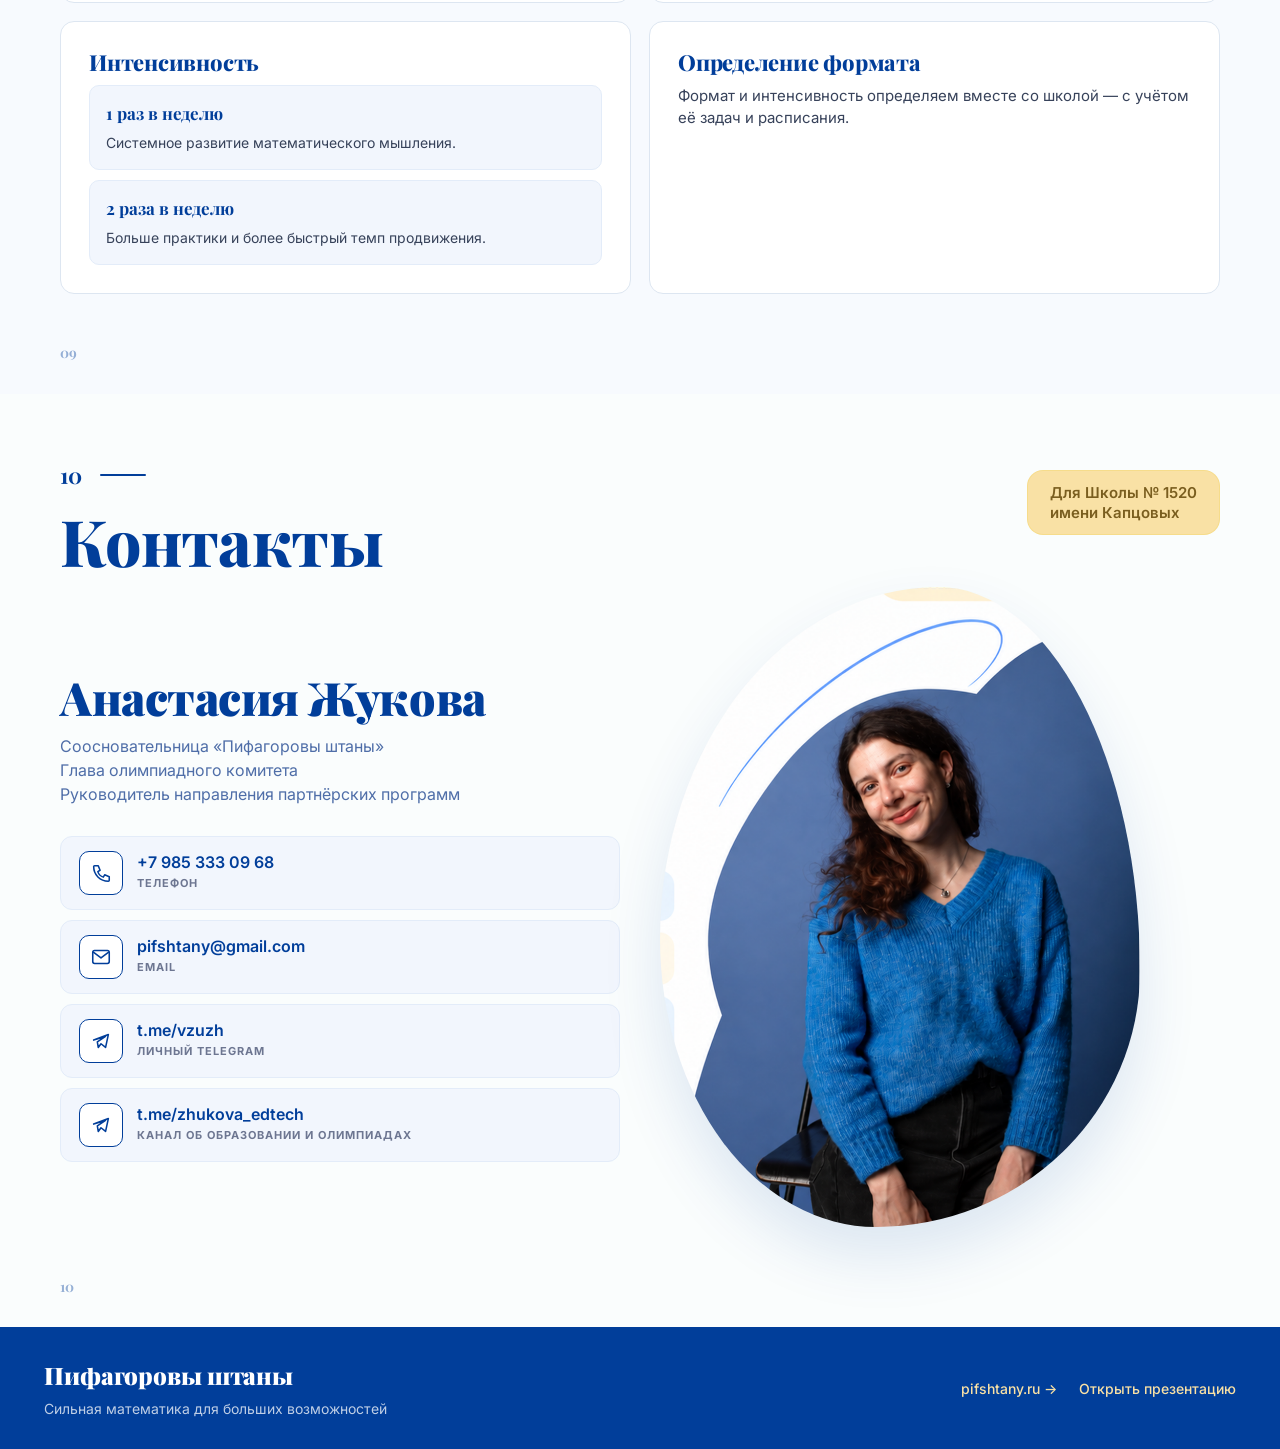
==== commit 3c8a6e6d: "Redesign to mirror deck's visual system + realign slides" ====
--- a/index.html
+++ b/index.html
@@ -12,7 +12,71 @@
 </head>
 <body>
 
-<!-- top nav -->
+<!-- SVG icon symbols shared across the page (mirrors deck's blue outline icons) -->
+<svg width="0" height="0" style="position:absolute" aria-hidden="true">
+  <defs>
+    <symbol id="i-math" viewBox="0 0 24 24" fill="none" stroke="currentColor" stroke-width="1.7" stroke-linecap="round" stroke-linejoin="round">
+      <path d="M4 6h6"/><path d="M4 10h6"/><path d="M7 4v8"/>
+      <path d="M14 6l6 6M20 6l-6 6"/>
+      <path d="M4 18h6"/><circle cx="17" cy="18" r="2.6"/>
+    </symbol>
+    <symbol id="i-team" viewBox="0 0 24 24" fill="none" stroke="currentColor" stroke-width="1.7" stroke-linecap="round" stroke-linejoin="round">
+      <circle cx="9" cy="8" r="3"/>
+      <circle cx="17" cy="9" r="2.4"/>
+      <path d="M3 20c0-3.5 2.7-5.5 6-5.5S15 16.5 15 20"/>
+      <path d="M13.5 15.4c1-.6 2.2-.9 3.5-.9 2.8 0 5 1.8 5 4.5"/>
+    </symbol>
+    <symbol id="i-trophy" viewBox="0 0 24 24" fill="none" stroke="currentColor" stroke-width="1.7" stroke-linecap="round" stroke-linejoin="round">
+      <path d="M8 4h8v4a4 4 0 0 1-8 0V4z"/>
+      <path d="M4 5h4v3a4 4 0 0 1-4-3z"/>
+      <path d="M16 5h4a4 4 0 0 1-4 3V5z"/>
+      <path d="M10 13h4v3l1 4H9l1-4v-3z"/>
+    </symbol>
+    <symbol id="i-star" viewBox="0 0 24 24" fill="none" stroke="currentColor" stroke-width="1.7" stroke-linecap="round" stroke-linejoin="round">
+      <polygon points="12 3 15 9 21 10 16.5 14.5 18 21 12 17.5 6 21 7.5 14.5 3 10 9 9"/>
+    </symbol>
+    <symbol id="i-monitor" viewBox="0 0 24 24" fill="none" stroke="currentColor" stroke-width="1.7" stroke-linecap="round" stroke-linejoin="round">
+      <rect x="3" y="4" width="18" height="12" rx="2"/>
+      <path d="M8 20h8M12 16v4"/>
+    </symbol>
+    <symbol id="i-chat" viewBox="0 0 24 24" fill="none" stroke="currentColor" stroke-width="1.7" stroke-linecap="round" stroke-linejoin="round">
+      <path d="M4 5h16v10H8l-4 4V5z"/>
+      <path d="M8 9h8M8 12h5"/>
+    </symbol>
+    <symbol id="i-book" viewBox="0 0 24 24" fill="none" stroke="currentColor" stroke-width="1.7" stroke-linecap="round" stroke-linejoin="round">
+      <path d="M4 5c3-1 6-1 8 1v14c-2-2-5-2-8-1V5z"/>
+      <path d="M20 5c-3-1-6-1-8 1v14c2-2 5-2 8-1V5z"/>
+    </symbol>
+    <symbol id="i-target" viewBox="0 0 24 24" fill="none" stroke="currentColor" stroke-width="1.7" stroke-linecap="round" stroke-linejoin="round">
+      <circle cx="12" cy="12" r="9"/><circle cx="12" cy="12" r="5"/><circle cx="12" cy="12" r="1.5" fill="currentColor"/>
+    </symbol>
+    <symbol id="i-rocket" viewBox="0 0 24 24" fill="none" stroke="currentColor" stroke-width="1.7" stroke-linecap="round" stroke-linejoin="round">
+      <path d="M4 20l3-3M14 4c4 0 6 2 6 6l-8 8-4-4L14 4z"/>
+      <circle cx="15" cy="9" r="1.4"/>
+      <path d="M4 20c0-3 2-5 5-5"/>
+    </symbol>
+    <symbol id="i-pin" viewBox="0 0 24 24" fill="none" stroke="currentColor" stroke-width="1.7" stroke-linecap="round" stroke-linejoin="round">
+      <path d="M12 21s-7-6-7-12a7 7 0 1 1 14 0c0 6-7 12-7 12z"/>
+      <circle cx="12" cy="9" r="2.5"/>
+    </symbol>
+    <symbol id="i-phone" viewBox="0 0 24 24" fill="none" stroke="currentColor" stroke-width="1.7" stroke-linecap="round" stroke-linejoin="round">
+      <path d="M5 4h4l2 5-2.5 1.5c1 3 3 5 6 6L16 14l5 2v4c0 .5-.5 1-1 1-9 0-16-7-16-16 0-.5.5-1 1-1z"/>
+    </symbol>
+    <symbol id="i-mail" viewBox="0 0 24 24" fill="none" stroke="currentColor" stroke-width="1.7" stroke-linecap="round" stroke-linejoin="round">
+      <rect x="3" y="5" width="18" height="14" rx="2"/>
+      <path d="M4 7l8 6 8-6"/>
+    </symbol>
+    <symbol id="i-tg" viewBox="0 0 24 24" fill="none" stroke="currentColor" stroke-width="1.7" stroke-linecap="round" stroke-linejoin="round">
+      <path d="M4 11l16-6-3 14-5-4-3 4-1-6 9-6-13 4z"/>
+    </symbol>
+    <symbol id="i-cal" viewBox="0 0 24 24" fill="none" stroke="currentColor" stroke-width="1.7" stroke-linecap="round" stroke-linejoin="round">
+      <rect x="3" y="5" width="18" height="15" rx="2"/>
+      <path d="M8 3v4M16 3v4M3 10h18"/>
+    </symbol>
+  </defs>
+</svg>
+
+<!-- Sticky nav -->
 <nav class="topnav">
   <a class="brand" href="#top">
     <span class="brand-mark">π</span>
@@ -21,121 +85,150 @@
   <div class="topnav-links">
     <a href="#system">Система</a>
     <a href="#school">Школе</a>
+    <a href="#results">Результаты</a>
     <a href="#launch">Запуск</a>
     <a href="#pricing">Стоимость</a>
     <a href="#economy">Экономика</a>
     <a href="#contact">Контакты</a>
-    <a href="./deck.html" class="topnav-cta">Смотреть презентацию →</a>
+    <a href="./deck.html" class="topnav-cta">Презентация →</a>
   </div>
 </nav>
 
-<!-- HERO — slide 1 -->
+<!-- HERO (slide 1) -->
 <header id="top" class="hero">
-  <div class="hero-inner">
-    <div class="hero-badge">Коммерческое предложение · 2025</div>
+  <div class="hero-left">
+    <span class="hero-tag">Коммерческое предложение</span>
     <h1 class="hero-title">Пифагоровы&nbsp;штаны</h1>
-    <p class="hero-sub">Система олимпиадного математического образования<br>для начальной и средней школы</p>
-    <p class="hero-tradition">В традициях московской математической культуры</p>
-    <div class="hero-for">Для Школы № 1520 имени&nbsp;Капцовых</div>
+    <p class="hero-sub">Система олимпиадного математического образования для начальной и средней школы</p>
+    <div class="hero-tradition-wrap">
+      <p class="hero-tradition">В традициях московской математической культуры</p>
+    </div>
     <div class="hero-cta">
-      <a href="#system" class="btn btn-primary">Узнать больше</a>
+      <a href="#system" class="btn btn-primary">Читать предложение</a>
       <a href="./deck.html" class="btn btn-ghost">Открыть презентацию</a>
     </div>
   </div>
-  <div class="hero-curve" aria-hidden="true"></div>
+  <div class="hero-photo-wrap">
+    <div class="hero-photo"></div>
+    <div class="hero-badge-abs">Для Школы № 1520 имени Капцовых</div>
+  </div>
+  <div class="hero-slidenum">01</div>
 </header>
 
-<!-- SLIDE 2 — SIX PILLARS -->
-<section id="system" class="section section-pillars">
-  <div class="section-head">
-    <div class="eyebrow">02 · Кто мы</div>
-    <h2>Кто стоит за системой?</h2>
-    <p class="lede">«Пифагоровы штаны» — математическая школа для детей 5–15 лет.</p>
-  </div>
+<!-- SLIDE 2 — SYSTEM / PILLARS -->
+<section id="system" class="slide">
+  <div class="slide-num">02</div>
+  <div class="slide-badge">Для Школы №&nbsp;1520<br>имени Капцовых</div>
+  <h2 class="slide-title">Кто стоит за системой?</h2>
+  <p class="slide-lede">«Пифагоровы штаны» — математическая школа для детей 5–15 лет.</p>
 
   <div class="pillars">
     <article class="pillar">
-      <div class="pillar-num">01</div>
-      <h3>Сильная математика</h3>
-      <p>Занятия по школьной, углублённой и олимпиадной математике — от прочной базы до задач высокого уровня.</p>
+      <div class="pillar-icon"><svg width="26" height="26"><use href="#i-math"/></svg></div>
+      <div class="pillar-body">
+        <h3>Сильная математика</h3>
+        <p>Занятия по школьной, углублённой и олимпиадной математике — от прочной базы до задач высокого уровня.</p>
+      </div>
     </article>
     <article class="pillar">
-      <div class="pillar-num">02</div>
-      <h3>Сильная команда</h3>
-      <p>Методологи и преподаватели с Мехмата МГУ и из ведущих матшкол — математики, которые умеют работать с мотивацией, психологией и особенностями развития ребёнка.</p>
+      <div class="pillar-icon"><svg width="26" height="26"><use href="#i-team"/></svg></div>
+      <div class="pillar-body">
+        <h3>Сильная команда</h3>
+        <p>Методологи и преподаватели с Мехмата МГУ и из ведущих матшкол — математики, которые умеют работать с мотивацией, психологией и особенностями развития ребёнка.</p>
+      </div>
     </article>
     <article class="pillar">
-      <div class="pillar-num">03</div>
-      <h3>Результаты учеников</h3>
-      <p>Успехи на экзаменах, дипломы олимпиад и поступление в ведущие математические классы.</p>
+      <div class="pillar-icon"><svg width="26" height="26"><use href="#i-trophy"/></svg></div>
+      <div class="pillar-body">
+        <h3>Результаты учеников</h3>
+        <p>Успехи на экзаменах, дипломы олимпиад и поступление в ведущие математические классы.</p>
+      </div>
     </article>
     <article class="pillar">
-      <div class="pillar-num">04</div>
-      <h3>Математическая среда</h3>
-      <p>Собственная олимпиада «Пифагоровы штаны», математические фестивали, выездные школы и другие события, которые делают математику частью жизни ребёнка.</p>
+      <div class="pillar-icon"><svg width="26" height="26"><use href="#i-star"/></svg></div>
+      <div class="pillar-body">
+        <h3>Математическая среда</h3>
+        <p>Собственная олимпиада «Пифагоровы штаны», математические фестивали, выездные школы и другие события, которые делают математику частью жизни ребёнка.</p>
+      </div>
     </article>
     <article class="pillar">
-      <div class="pillar-num">05</div>
-      <h3>Своя цифровая платформа</h3>
-      <p>Личные кабинеты, приложение, задания, видеокурсы и материалы для системной работы между занятиями.</p>
+      <div class="pillar-icon"><svg width="26" height="26"><use href="#i-monitor"/></svg></div>
+      <div class="pillar-body">
+        <h3>Своя цифровая платформа</h3>
+        <p>Личные кабинеты, приложение, задания, видеокурсы и материалы для системной работы между занятиями.</p>
+      </div>
     </article>
     <article class="pillar">
-      <div class="pillar-num">06</div>
-      <h3>Профессиональное сообщество учителей</h3>
-      <p>Обучение преподавателей, методическое сопровождение и обмен опытом между учителями сильной математики.</p>
-    </article>
-  </div>
-
-  <div class="callout">
-    За годы работы мы выстроили систему олимпиадного математического образования, которую прошли десятки тысяч детей. Сегодня мы развиваем партнёрства со школами, помогая им выстраивать олимпиадное направление для своих учеников.
-  </div>
+      <div class="pillar-icon"><svg width="26" height="26"><use href="#i-chat"/></svg></div>
+      <div class="pillar-body">
+        <h3>Профессиональное сообщество учителей</h3>
+        <p>Обучение преподавателей, методическое сопровождение и обмен опытом между учителями сильной математики.</p>
+      </div>
+    </article>
+  </div>
+
+  <div class="strip">
+    <h3>Система олимпиадного математического образования</h3>
+    <p>За годы работы мы выстроили систему, которую прошли десятки тысяч детей. Сегодня мы развиваем партнёрства со школами, помогая им выстраивать олимпиадное направление для своих учеников.</p>
+  </div>
+  <div class="slide-foot">02</div>
 </section>
 
 <!-- SLIDE 3 — WHAT THE SCHOOL GETS -->
-<section id="school" class="section section-school">
-  <div class="section-head">
-    <div class="eyebrow">03 · Партнёрство</div>
-    <h2>Что получает школа?</h2>
-    <p class="lede">Готовая инфраструктура олимпиадного математического образования для начальной и средней школы.</p>
-  </div>
-
-  <div class="grid-cards">
-    <article class="card">
-      <h3>Готовая программа и материалы</h3>
-      <p>Последовательная программа занятий, домашние и дополнительные задачи, видеокурсы и методические материалы.</p>
-    </article>
-    <article class="card">
-      <h3>Подготовка преподавателей</h3>
-      <p>Обучение педагогов работе по программе и постоянное методическое сопровождение команды «Пифагоровы штаны».</p>
-    </article>
-    <article class="card">
-      <h3>Цифровая платформа</h3>
-      <p>Личные кабинеты учеников и педагогов, задания, видеокурсы и материалы для системной работы между занятиями.</p>
-    </article>
-    <article class="card">
-      <h3>Олимпиадная траектория</h3>
-      <p>Система подготовки к математическим олимпиадам с учётом возраста и уровня учеников.</p>
-    </article>
-    <article class="card">
-      <h3>Запуск направления</h3>
-      <p>Всё необходимое, чтобы запустить олимпиадное направление внутри школы.</p>
-    </article>
-    <article class="card card-summary">
-      <h3>Составляющие программы</h3>
-      <p>Программа · педагоги · методическое сопровождение · платформа · олимпиадная траектория</p>
-    </article>
-  </div>
-</section>
+<div class="slide-tint-wrap">
+<section id="school" class="slide slide-tint">
+  <div class="slide-num">03</div>
+  <div class="slide-badge">Для Школы №&nbsp;1520<br>имени Капцовых</div>
+  <h2 class="slide-title">Что получает школа?</h2>
+  <p class="slide-lede">Готовая инфраструктура олимпиадного математического образования для начальной и средней школы.</p>
+
+  <div class="school-cards">
+    <article class="school-card">
+      <div class="school-card-icon"><svg width="34" height="34"><use href="#i-book"/></svg></div>
+      <div>
+        <h3>Готовая программа и материалы</h3>
+        <p>Последовательная программа занятий, домашние и дополнительные задачи, видеокурсы и методические материалы.</p>
+      </div>
+    </article>
+    <article class="school-card">
+      <div class="school-card-icon"><svg width="34" height="34"><use href="#i-chat"/></svg></div>
+      <div>
+        <h3>Подготовка преподавателей</h3>
+        <p>Обучение педагогов работе по программе и постоянное методическое сопровождение команды «Пифагоровы штаны».</p>
+      </div>
+    </article>
+    <article class="school-card">
+      <div class="school-card-icon"><svg width="34" height="34"><use href="#i-monitor"/></svg></div>
+      <div>
+        <h3>Цифровая платформа</h3>
+        <p>Личные кабинеты учеников и педагогов, задания, видеокурсы и материалы для системной работы между занятиями.</p>
+      </div>
+    </article>
+    <article class="school-card">
+      <div class="school-card-icon"><svg width="34" height="34"><use href="#i-target"/></svg></div>
+      <div>
+        <h3>Олимпиадная траектория</h3>
+        <p>Система подготовки к математическим олимпиадам с учётом возраста и уровня учеников.</p>
+      </div>
+    </article>
+  </div>
+
+  <div class="strip">
+    <h3>Всё необходимое, чтобы запустить<br>олимпиадное направление внутри школы.</h3>
+    <p>Программа · педагоги · методическое сопровождение · платформа · олимпиадная траектория</p>
+  </div>
+  <div class="slide-foot">03</div>
+</section>
+</div>
 
 <!-- SLIDE 4 — RESULTS -->
-<section id="results" class="section section-results">
-  <div class="section-head">
-    <div class="eyebrow">04 · Результаты</div>
-    <h2>Результаты для учеников и школы</h2>
-    <p class="lede">Олимпиадное направление с младших классов — для результатов сегодня и возможностей в будущем для учеников.</p>
-  </div>
-
-  <div class="results-grid">
+<section id="results" class="slide">
+  <div class="slide-num">04</div>
+  <div class="slide-badge">Для Школы №&nbsp;1520<br>имени Капцовых</div>
+  <h2 class="slide-title">Результаты для учеников и школы</h2>
+  <p class="slide-lede">Олимпиадное направление с младших классов — для результатов сегодня и возможностей в будущем для учеников.</p>
+
+  <div class="results">
     <article class="result">
       <h3>Математическое мышление</h3>
       <p class="result-lead">Не только решение по образцу, а умение думать, искать идеи и доказывать.</p>
@@ -158,7 +251,7 @@
     </article>
     <article class="result">
       <h3>Фундамент для дальнейшего обучения</h3>
-      <p class="result-lead">Развитое математическое мышление и опыт решения нестандартных задач уже сейчас закладывают основу для успешного обучения в средней и старшей школе и дают дополнительные возможности при поступлении в сильные школы и вузы.</p>
+      <p class="result-lead">Развитое математическое мышление и опыт решения нестандартных задач уже сейчас закладывают основу для успешного обучения в средней и старшей школе.</p>
       <ul>
         <li>Успешная подготовка к ОГЭ и ЕГЭ по математике</li>
         <li>Дополнительные баллы при поступлении за олимпиадные достижения</li>
@@ -176,18 +269,20 @@
       </ul>
     </article>
   </div>
+  <div class="slide-foot">04</div>
 </section>
 
 <!-- SLIDE 5 — LAUNCH -->
-<section id="launch" class="section section-launch">
-  <div class="section-head">
-    <div class="eyebrow">05 · Процесс</div>
-    <h2>Как происходит запуск</h2>
-  </div>
-
-  <div class="phase">
-    <div class="phase-tag">Этап 1</div>
-    <div class="phase-body">
+<div class="slide-tint-wrap">
+<section id="launch" class="slide slide-tint">
+  <div class="slide-num">05</div>
+  <div class="slide-badge">Для Школы №&nbsp;1520<br>имени Капцовых</div>
+  <h2 class="slide-title">Как происходит запуск</h2>
+
+  <div class="phases">
+    <div class="phase">
+      <div class="phase-num">01</div>
+      <div class="phase-tag">Первый месяц</div>
       <h3>Интеграция и старт</h3>
       <p class="phase-lead">Вместе с командой «Пифагоровых штанов» запускаем направление в вашей школе и настраиваем все процессы.</p>
       <div class="phase-grid">
@@ -197,34 +292,45 @@
         <div><h4>Школа</h4><p>Настраиваем расписание, технические процессы и взаимодействие с вашей командой.</p></div>
       </div>
     </div>
-  </div>
-
-  <div class="phase">
-    <div class="phase-tag">Этап 2</div>
-    <div class="phase-body">
+
+    <div class="phase">
+      <div class="phase-num">02</div>
+      <div class="phase-tag">В течение учебного года</div>
       <h3>Обучение преподавателей и сопровождение учеников</h3>
-      <p class="phase-lead">В течение года методическая команда «Пифагоровых штанов» ведёт преподавателей по программе, отслеживает процесс и помогает решать вопросы по ученикам и работе с семьями.</p>
+      <p class="phase-lead">В течение года методическая команда ведёт преподавателей по программе, отслеживает процесс и помогает решать вопросы по ученикам и работе с семьями.</p>
       <div class="phase-grid">
-        <div><h4>Обучение преподавателей</h4><p>Регулярные методические встречи, подготовка к темам, разбор сложных задач и результатов занятий.</p></div>
+        <div><h4>Обучение преподавателей</h4><p>Регулярные методические встречи, подготовка к темам, разбор сложных задач.</p></div>
         <div><h4>Прогресс учеников</h4><p>Помогаем отслеживать динамику, корректировать уровень и выстраивать дальнейшую траекторию.</p></div>
-        <div><h4>Работа с родителями</h4><p>Консультируем, отвечаем на вопросы семей, объясняем результаты и даём рекомендации по обучению.</p></div>
+        <div><h4>Работа с родителями</h4><p>Консультируем, отвечаем на вопросы семей, объясняем результаты и даём рекомендации.</p></div>
         <div><h4>Гибкость</h4><p>Если ученики приходят в течение года, помогаем определить уровень и скорректировать маршрут.</p></div>
       </div>
-      <p class="phase-note">Методическая команда «Пифагоровых штанов» сопровождает направление в течение всего года.</p>
-    </div>
-  </div>
-</section>
+    </div>
+  </div>
+
+  <div class="timeline">
+    <div>Старт</div><div></div>
+    <div>1 месяц</div><div></div>
+    <div>Весь год</div>
+  </div>
+
+  <div class="strip">
+    <h3>Методическая команда «Пифагоровых штанов» сопровождает направление в течение всего года.</h3>
+    <p>Обучение · сопровождение · работа с семьями · гибкость</p>
+  </div>
+  <div class="slide-foot">05</div>
+</section>
+</div>
 
 <!-- SLIDE 6 — PRICING -->
-<section id="pricing" class="section section-pricing">
-  <div class="section-head">
-    <div class="eyebrow">06 · Стоимость</div>
-    <h2>Основная модель</h2>
-    <p class="lede">Олимпиадное направление ведёт команда Школы имени Капцовых. «Пифагоровы штаны» обеспечивают готовую образовательную систему: программу, цифровую платформу, подготовку преподавателей и методическое сопровождение в течение всего года.</p>
-  </div>
+<section id="pricing" class="slide">
+  <div class="slide-num">06</div>
+  <div class="slide-badge">Для Школы №&nbsp;1520<br>имени Капцовых</div>
+  <h2 class="slide-title">Стоимость</h2>
+  <p class="slide-sub">Основная модель — олимпиадное направление ведёт команда Школы имени Капцовых</p>
+  <p class="slide-lede">«Пифагоровы штаны» обеспечивают готовую образовательную систему: программу, цифровую платформу, подготовку преподавателей и методическое сопровождение в течение всего года.</p>
 
   <div class="price-cards">
-    <div class="price-card price-card-one-off">
+    <div class="price-card">
       <div class="price-tag">Разово при запуске</div>
       <div class="price-amount">120 000&nbsp;₽</div>
       <p>Интеграция и запуск направления. Диагностика, формирование групп, подключение команды, учеников и родителей, настройка процессов.</p>
@@ -234,37 +340,48 @@
       <div class="price-tag">Ежемесячно</div>
       <div class="price-amount">15 000&nbsp;₽<span class="price-unit">/мес.</span></div>
       <p class="price-under">до 10 учеников</p>
-      <p class="price-extra">+ 2 000 ₽ / мес. за каждого ученика сверх 10</p>
+      <div class="price-extra">+ 2 000 ₽ / мес. за каждого ученика сверх 10</div>
       <p>Программа, цифровая платформа, методическая подготовка преподавателей и сопровождение в течение года.</p>
     </div>
   </div>
 
+  <div class="calendar-title">Как строится учебный год</div>
   <div class="calendar">
-    <div class="cal-item"><div class="cal-month">Сентябрь</div><p>Подготовка учебного цикла. Диагностика, формирование групп, подготовка преподавателей, подключение семей.</p></div>
-    <div class="cal-item"><div class="cal-month">Октябрь&nbsp;—&nbsp;Май</div><p>Основная программа. 28 занятий, цифровая платформа, методическое сопровождение, олимпиадная траектория.</p></div>
-    <div class="cal-item"><div class="cal-month">Июнь&nbsp;—&nbsp;Август</div><p>Летний образовательный трек. Видеокурс для самостоятельного прохождения, доступ к платформе, поддержка и рекомендации.</p></div>
-  </div>
-
-  <p class="footnote">В первый год сентябрь включает первоначальную интеграцию системы; в последующие годы — подготовку нового учебного цикла.</p>
+    <div class="cal-item">
+      <div class="cal-month">Сентябрь</div>
+      <p>Подготовка учебного цикла. Диагностика, формирование групп, подготовка преподавателей, подключение семей.</p>
+    </div>
+    <div class="cal-item">
+      <div class="cal-month">Октябрь&nbsp;—&nbsp;Май</div>
+      <p>Основная программа. 28 занятий, цифровая платформа, методическое сопровождение, олимпиадная траектория.</p>
+    </div>
+    <div class="cal-item">
+      <div class="cal-month">Июнь&nbsp;—&nbsp;Август</div>
+      <p>Летний образовательный трек. Видеокурс для самостоятельного прохождения, доступ к платформе, поддержка и рекомендации.</p>
+    </div>
+  </div>
+
+  <p class="slide-lede" style="margin-top:26px; font-size:14px; color:var(--ink-500);">В первый год сентябрь включает первоначальную интеграцию системы; в последующие годы — подготовку нового учебного цикла.</p>
+  <div class="slide-foot">06</div>
 </section>
 
 <!-- SLIDE 7 — ECONOMY -->
-<section id="economy" class="section section-economy">
-  <div class="section-head">
-    <div class="eyebrow">07 · Экономика</div>
-    <h2>Пример экономики направления</h2>
-    <p class="lede">При проведении занятий преподавателями Школы № 1520 имени Капцовых.</p>
-    <p class="sub-lede">28 занятий (октябрь&nbsp;—&nbsp;май) · стоимость одного занятия для ребёнка — 2 500 ₽</p>
-  </div>
+<div class="slide-tint-wrap">
+<section id="economy" class="slide slide-tint">
+  <div class="slide-num">07</div>
+  <div class="slide-badge">Для Школы №&nbsp;1520<br>имени Капцовых</div>
+  <h2 class="slide-title">Пример экономики направления</h2>
+  <p class="slide-sub">При проведении занятий преподавателями Школы № 1520 имени Капцовых</p>
+  <p class="slide-lede">28 занятий (октябрь&nbsp;—&nbsp;май) · стоимость одного занятия для ребёнка — 2 500 ₽</p>
 
   <div class="table-wrap">
     <table class="econ-table">
       <thead>
         <tr>
           <th>Учеников</th>
-          <th>Выручка программы<br>за учебный год</th>
-          <th>Стоимость ПШ<br>первый год</th>
-          <th>Стоимость ПШ<br>последующие годы</th>
+          <th>Выручка программы за учебный год</th>
+          <th>Стоимость ПШ · первый год</th>
+          <th>Стоимость ПШ · последующие годы</th>
         </tr>
       </thead>
       <tbody>
@@ -276,16 +393,18 @@
     </table>
   </div>
 
-  <p class="footnote">Расчёт приведён для модели, в которой занятия проводят преподаватели Школы № 1520 имени Капцовых. Выручка рассчитана для программы из 28 занятий (октябрь — май) при стоимости одного занятия для ребёнка 2 500 ₽. Стоимость программы для учеников школа определяет самостоятельно.</p>
-</section>
+  <p class="slide-lede" style="margin-top:24px; font-size:13.5px; color:var(--ink-500);">Расчёт приведён для модели, в которой занятия проводят преподаватели Школы № 1520 имени Капцовых. Выручка рассчитана для программы из 28 занятий (октябрь — май) при стоимости одного занятия для ребёнка 2 500 ₽. Стоимость программы для учеников школа определяет самостоятельно.</p>
+  <div class="slide-foot">07</div>
+</section>
+</div>
 
 <!-- SLIDE 8 — ALT MODEL -->
-<section id="alt" class="section section-alt">
-  <div class="section-head">
-    <div class="eyebrow">08 · Альтернативная модель</div>
-    <h2>Занятия ведут преподаватели «Пифагоровых штанов»</h2>
-    <p class="lede">К стоимости основной модели добавляется:</p>
-  </div>
+<section id="alt" class="slide">
+  <div class="slide-num">08</div>
+  <div class="slide-badge">Для Школы №&nbsp;1520<br>имени Капцовых</div>
+  <h2 class="slide-title">Альтернативная модель</h2>
+  <p class="slide-sub">Занятия ведут преподаватели «Пифагоровых штанов»</p>
+  <p class="slide-lede">К стоимости основной модели добавляется:</p>
 
   <div class="alt-cards">
     <div class="alt-card">
@@ -306,16 +425,17 @@
     <div class="alt-example-row alt-example-total"><span>Итого за первый год</span><b>490 000&nbsp;₽</b></div>
   </div>
 
-  <p class="footnote">Альтернативная модель отличается от основной только тем, что проведение занятий берёт на себя команда «Пифагоровых штанов».</p>
+  <p class="slide-lede" style="margin-top:22px; font-size:13.5px; color:var(--ink-500);">Альтернативная модель отличается от основной только тем, что проведение занятий берёт на себя команда «Пифагоровых штанов».</p>
+  <div class="slide-foot">08</div>
 </section>
 
 <!-- SLIDE 9 — CURRICULUM FIT -->
-<section id="curriculum" class="section section-curriculum">
-  <div class="section-head">
-    <div class="eyebrow">09 · Программа</div>
-    <h2>Как олимпиадная математика сочетается со школьной программой?</h2>
-    <p class="lede">Школьная и олимпиадная программы идут параллельно и дополняют друг друга.</p>
-  </div>
+<div class="slide-tint-wrap">
+<section id="curriculum" class="slide slide-tint">
+  <div class="slide-num">09</div>
+  <div class="slide-badge">Для Школы №&nbsp;1520<br>имени Капцовых</div>
+  <h2 class="slide-title">Сочетание с программой</h2>
+  <p class="slide-sub">Школьная и олимпиадная программы идут параллельно и дополняют друг друга.</p>
 
   <div class="curr-grid">
     <article class="curr-card">
@@ -345,18 +465,17 @@
       <p>Формат и интенсивность определяем вместе со школой — с учётом её задач и расписания.</p>
     </article>
   </div>
-</section>
+  <div class="slide-foot">09</div>
+</section>
+</div>
 
 <!-- SLIDE 10 — CONTACT -->
-<section id="contact" class="section section-contact">
-  <div class="section-head">
-    <div class="eyebrow">10 · Контакты</div>
-    <h2>Свяжитесь с нами</h2>
-    <p class="lede">Для Школы № 1520 имени Капцовых</p>
-  </div>
-
-  <div class="contact-card">
-    <div class="contact-avatar">АЖ</div>
+<section id="contact" class="slide">
+  <div class="slide-num">10</div>
+  <div class="slide-badge">Для Школы №&nbsp;1520<br>имени Капцовых</div>
+  <h2 class="slide-title">Контакты</h2>
+
+  <div class="contact-slide">
     <div class="contact-body">
       <div class="contact-name">Анастасия Жукова</div>
       <div class="contact-role">
@@ -366,28 +485,43 @@
       </div>
       <div class="contact-links">
         <a href="tel:+79853330968" class="contact-link">
-          <span class="cl-label">Телефон</span>
-          <span class="cl-val">+7 985 333 09 68</span>
+          <div class="cl-icon"><svg width="22" height="22"><use href="#i-phone"/></svg></div>
+          <div>
+            <span class="cl-val">+7 985 333 09 68</span>
+            <span class="cl-label">Телефон</span>
+          </div>
         </a>
         <a href="mailto:pifshtany@gmail.com" class="contact-link">
-          <span class="cl-label">Email</span>
-          <span class="cl-val">pifshtany@gmail.com</span>
+          <div class="cl-icon"><svg width="22" height="22"><use href="#i-mail"/></svg></div>
+          <div>
+            <span class="cl-val">pifshtany@gmail.com</span>
+            <span class="cl-label">Email</span>
+          </div>
         </a>
         <a href="https://t.me/vzuzh" class="contact-link" target="_blank" rel="noopener">
-          <span class="cl-label">Telegram (личный)</span>
-          <span class="cl-val">t.me/vzuzh</span>
+          <div class="cl-icon"><svg width="22" height="22"><use href="#i-tg"/></svg></div>
+          <div>
+            <span class="cl-val">t.me/vzuzh</span>
+            <span class="cl-label">Личный Telegram</span>
+          </div>
         </a>
         <a href="https://t.me/zhukova_edtech" class="contact-link" target="_blank" rel="noopener">
-          <span class="cl-label">Канал об образовании и олимпиадах</span>
-          <span class="cl-val">t.me/zhukova_edtech</span>
+          <div class="cl-icon"><svg width="22" height="22"><use href="#i-tg"/></svg></div>
+          <div>
+            <span class="cl-val">t.me/zhukova_edtech</span>
+            <span class="cl-label">Канал об образовании и олимпиадах</span>
+          </div>
         </a>
       </div>
     </div>
-  </div>
-</section>
-
+    <div class="contact-photo" role="img" aria-label="Анастасия Жукова"></div>
+  </div>
+  <div class="slide-foot">10</div>
+</section>
+
+<!-- FOOTER (mirrors deck's blue bottom bar) -->
 <footer class="site-foot">
-  <div class="foot-brand">
+  <div>
     <div class="foot-title">Пифагоровы штаны</div>
     <div class="foot-tag">Сильная математика для больших возможностей</div>
   </div>
--- a/styles.css
+++ b/styles.css
@@ -1,31 +1,38 @@
 /* ==========================================================================
-   Пифагоровы штаны — landing page
-   Design system pulled from the original deck:
-   - Primary blue #013E9A (title serif in the deck)
-   - Mid blue #4F6EA8 (subtitle/link tone)
-   - Yellow accent #F9E1A5 (Для Школы badge)
-   - Cream bg #FAFDFD
-   - Serif for headlines (Playfair Display), Inter for body
+   Пифагоровы штаны — landing page (deck-mirroring visual system)
+
+   Visual DNA extracted from the actual deck:
+   - Cream background #FAFDFD everywhere
+   - Deep blue #013E9A for headlines (Palatino Bold, italic-free bold)
+   - Mid blue #4F6EA8 for subtitles + secondary text
+   - Icy blue #EAF1FC / #F2F6FD for card backgrounds and inline blocks
+   - Yellow #F9E1A5 pill — "Для Школы №1520" badge in top-right of every slide
+   - Blue pill (#DAE7F8 on lighter, #013E9A on darker) — section labels
+   - Section number "01" in serif top-left with hair underline
+   - Blue solid bar at bottom of section — summary strip
+   - Hand-drawn blue curve motif behind photography
    ========================================================================== */
 
 :root {
   --blue-900: #013E9A;
   --blue-700: #1957BC;
   --blue-500: #4F6EA8;
+  --blue-200: #B7C7E6;
   --blue-100: #E3ECF9;
   --blue-050: #F2F6FD;
+  --blue-030: #F7FAFE;
   --yellow-100: #F9E1A5;
   --yellow-200: #F5D97A;
+  --yellow-text: #7A5E1F;
   --ink-900: #0A1428;
   --ink-700: #37425A;
   --ink-500: #6D7691;
-  --ink-300: #A6ACBF;
-  --line: #D8DFEA;
+  --line: #DDE6F1;
   --line-2: #EEF2F8;
   --bg: #FAFDFD;
-  --bg-tint: #F3F8FD;
-  --serif: 'Playfair Display', 'Palatino Linotype', 'Palatino', Georgia, 'Times New Roman', serif;
-  --sans: 'Inter', -apple-system, BlinkMacSystemFont, 'SF Pro Text', 'Segoe UI', Roboto, sans-serif;
+
+  --serif: "Playfair Display", "Palatino Linotype", Palatino, Georgia, "Times New Roman", serif;
+  --sans: "Inter", -apple-system, BlinkMacSystemFont, "SF Pro Text", "Segoe UI", Roboto, sans-serif;
 }
 
 * { box-sizing: border-box; }
@@ -34,20 +41,25 @@
   font-family: var(--sans);
   color: var(--ink-900);
   background: var(--bg);
-  font-size: 17px;
+  font-size: 16px;
   line-height: 1.55;
   -webkit-font-smoothing: antialiased;
   -moz-osx-font-smoothing: grayscale;
 }
 a { color: var(--blue-700); text-decoration: none; }
 a:hover { color: var(--blue-900); }
-h1, h2, h3 { font-family: var(--serif); font-weight: 800; color: var(--blue-900); letter-spacing: -0.01em; }
-h2 { font-size: clamp(28px, 3.6vw, 46px); line-height: 1.1; margin: 0 0 12px; }
-h3 { font-size: 20px; line-height: 1.25; margin: 0 0 8px; }
-h4 { font-family: var(--sans); font-size: 14px; text-transform: uppercase; letter-spacing: 0.08em; color: var(--blue-700); margin: 0 0 4px; }
-
-/* ============================================================
-   NAV
+h1, h2, h3 {
+  font-family: var(--serif);
+  font-weight: 800;
+  color: var(--blue-900);
+  letter-spacing: -0.01em;
+  margin: 0;
+}
+h2 { font-size: clamp(34px, 5vw, 68px); line-height: 1.02; }
+h3 { font-family: var(--serif); font-weight: 800; font-size: 22px; line-height: 1.15; color: var(--blue-900); margin: 0 0 8px; }
+
+/* ============================================================
+   TOP NAV — minimal
    ============================================================ */
 .topnav {
   position: sticky;
@@ -56,102 +68,179 @@
   display: flex;
   align-items: center;
   justify-content: space-between;
-  padding: 14px 40px;
-  background: rgba(255, 255, 255, 0.9);
-  backdrop-filter: saturate(1.4) blur(14px);
+  padding: 14px 44px;
+  background: rgba(250, 253, 253, 0.92);
+  backdrop-filter: saturate(1.5) blur(12px);
   border-bottom: 1px solid var(--line-2);
 }
 .brand { display: flex; align-items: center; gap: 10px; color: var(--blue-900); font-weight: 600; }
 .brand-mark {
   font-family: var(--serif);
-  font-size: 28px;
+  font-size: 26px;
   font-weight: 900;
   line-height: 1;
   color: var(--blue-900);
 }
 .brand-name { font-family: var(--serif); font-size: 18px; font-weight: 700; }
 .topnav-links { display: flex; gap: 26px; align-items: center; }
-.topnav-links a { color: var(--ink-700); font-size: 14px; font-weight: 500; }
+.topnav-links a { color: var(--ink-700); font-size: 13px; font-weight: 500; letter-spacing: 0.01em; }
 .topnav-links a:hover { color: var(--blue-900); }
 .topnav-cta {
   background: var(--blue-900);
   color: white !important;
-  padding: 9px 16px;
-  border-radius: 8px;
-  font-weight: 600 !important;
+  padding: 9px 18px;
+  border-radius: 999px;
+  font-weight: 500 !important;
+  font-size: 13px !important;
 }
 .topnav-cta:hover { background: var(--blue-700); }
-@media (max-width: 860px) {
+@media (max-width: 900px) {
   .topnav { padding: 12px 20px; }
   .topnav-links a:not(.topnav-cta) { display: none; }
 }
 
 /* ============================================================
-   HERO
+   SLIDE — universal wrapper for each section (mirrors deck page)
+   ============================================================ */
+.slide {
+  position: relative;
+  max-width: 1360px;
+  margin: 0 auto;
+  padding: 64px 60px 100px;
+}
+.slide-num {
+  font-family: var(--serif);
+  font-weight: 700;
+  font-size: 22px;
+  color: var(--blue-900);
+  margin-bottom: 4px;
+  display: inline-flex;
+  align-items: center;
+  gap: 12px;
+}
+.slide-num::after {
+  content: '';
+  display: inline-block;
+  width: 46px;
+  height: 2px;
+  background: var(--blue-900);
+  margin-left: 6px;
+  border-radius: 2px;
+}
+.slide-badge {
+  position: absolute;
+  top: 76px;
+  right: 60px;
+  background: var(--yellow-100);
+  color: var(--yellow-text);
+  padding: 12px 22px;
+  border-radius: 16px;
+  font-weight: 600;
+  font-size: 15px;
+  line-height: 1.3;
+  max-width: 210px;
+  font-family: var(--sans);
+  border: 1px solid rgba(245, 217, 122, 0.6);
+}
+.slide-title { margin: 12px 0 14px; }
+.slide-sub {
+  font-family: var(--sans);
+  font-size: 22px;
+  font-weight: 400;
+  color: var(--blue-500);
+  line-height: 1.35;
+  margin: 0 0 20px;
+  max-width: 900px;
+}
+.slide-lede {
+  font-family: var(--sans);
+  font-size: 17px;
+  color: var(--ink-700);
+  line-height: 1.55;
+  max-width: 820px;
+  margin: 0 0 30px;
+}
+.slide-foot {
+  position: absolute;
+  bottom: 30px;
+  left: 60px;
+  color: var(--blue-900);
+  font-family: var(--serif);
+  font-size: 14px;
+  font-weight: 700;
+  opacity: 0.4;
+}
+@media (max-width: 800px) {
+  .slide { padding: 44px 24px 80px; }
+  .slide-badge { position: static; margin-bottom: 24px; display: inline-block; }
+  .slide-foot { left: 24px; }
+}
+
+/* ============================================================
+   HERO (Slide 1)
    ============================================================ */
 .hero {
   position: relative;
-  padding: 100px 40px 130px;
-  background:
-    radial-gradient(circle at 82% 15%, var(--yellow-100) 0%, transparent 22%),
-    radial-gradient(circle at 12% 90%, #EFDBB5 0%, transparent 24%),
-    var(--bg);
+  max-width: 1360px;
+  margin: 0 auto;
+  padding: 44px 60px 80px;
+  display: grid;
+  grid-template-columns: 1.15fr 1fr;
+  gap: 50px;
+  align-items: center;
   overflow: hidden;
 }
-.hero-inner { max-width: 1000px; margin: 0 auto; position: relative; z-index: 2; }
-.hero-badge {
+.hero-left { min-width: 0; }
+.hero-tag {
   display: inline-block;
   background: var(--blue-100);
   color: var(--blue-900);
-  padding: 6px 14px;
+  padding: 8px 20px;
   border-radius: 999px;
-  font-size: 13px;
-  font-weight: 600;
-  letter-spacing: 0.02em;
-  margin-bottom: 22px;
+  font-size: 12px;
+  font-weight: 700;
+  letter-spacing: 0.14em;
+  text-transform: uppercase;
+  margin-bottom: 34px;
 }
 .hero-title {
   font-family: var(--serif);
-  font-size: clamp(56px, 9vw, 130px);
+  font-size: clamp(56px, 5.4vw, 84px);
   font-weight: 900;
   line-height: 0.98;
   color: var(--blue-900);
+  letter-spacing: -0.02em;
   margin: 0 0 26px;
-  letter-spacing: -0.03em;
+  word-break: keep-all;
 }
 .hero-sub {
   font-family: var(--sans);
-  font-size: clamp(19px, 2.2vw, 26px);
+  font-size: clamp(20px, 1.9vw, 26px);
+  color: var(--blue-500);
   font-weight: 400;
+  line-height: 1.35;
+  margin: 0 0 22px;
+  max-width: 640px;
+}
+.hero-tradition-wrap {
+  padding-top: 20px;
+  border-top: 2px solid var(--blue-900);
+  max-width: 380px;
+  margin-bottom: 40px;
+}
+.hero-tradition {
+  font-family: var(--sans);
+  font-size: 16px;
+  color: var(--blue-500);
   line-height: 1.4;
-  color: var(--blue-500);
-  margin: 0 0 8px;
-  max-width: 720px;
-}
-.hero-tradition {
-  font-family: var(--serif);
-  font-style: italic;
-  font-size: 18px;
-  color: var(--ink-500);
-  margin: 0 0 32px;
-}
-.hero-for {
-  display: inline-block;
-  background: var(--yellow-100);
-  border: 1px solid #EBC97F;
-  color: #7A5E1F;
-  padding: 10px 20px;
-  border-radius: 999px;
-  font-weight: 600;
-  font-size: 15px;
-  margin-bottom: 36px;
+  margin: 0;
 }
 .hero-cta { display: flex; gap: 12px; flex-wrap: wrap; }
 .btn {
   display: inline-block;
   padding: 14px 26px;
   border-radius: 10px;
-  font-weight: 600;
+  font-weight: 500;
   font-size: 15px;
   font-family: var(--sans);
   transition: all .15s ease;
@@ -163,214 +252,283 @@
 .btn-ghost { background: transparent; border-color: var(--blue-900); color: var(--blue-900); }
 .btn-ghost:hover { background: var(--blue-050); color: var(--blue-900); }
 
+/* Hero photo panel — mirrors deck slide 1 with organic curve mask */
+.hero-photo-wrap {
+  position: relative;
+  aspect-ratio: 1 / 1;
+  min-height: 480px;
+  max-height: 640px;
+}
+.hero-photo {
+  position: absolute;
+  inset: 0;
+  background-image: url('./assets/hero-photo.png');
+  background-size: cover;
+  background-position: center right;
+  background-color: var(--blue-100);
+  border-radius: 62% 38% 55% 45% / 60% 55% 45% 40%;
+  box-shadow: 0 30px 60px rgba(1, 62, 154, 0.10);
+}
 .hero-curve {
   position: absolute;
-  right: -220px;
-  bottom: -240px;
-  width: 720px;
-  height: 720px;
-  background: radial-gradient(circle at 50% 50%, transparent 42%, var(--blue-500) 42.5%, transparent 43.5%);
-  transform: rotate(24deg);
-  opacity: 0.25;
-  z-index: 1;
+  top: -30px;
+  left: -60px;
+  right: -60px;
+  bottom: -30px;
   pointer-events: none;
 }
-
-/* ============================================================
-   SECTIONS (base)
-   ============================================================ */
-.section { padding: 100px 40px; max-width: 1240px; margin: 0 auto; }
-.section-head { max-width: 780px; margin-bottom: 56px; }
-.eyebrow {
+.hero-curve svg { width: 100%; height: 100%; overflow: visible; }
+.hero-badge-abs {
+  position: absolute;
+  top: 20px;
+  right: 20px;
+  background: var(--yellow-100);
+  color: var(--yellow-text);
+  padding: 12px 20px;
+  border-radius: 18px;
+  font-weight: 600;
+  font-size: 14px;
+  line-height: 1.3;
+  max-width: 180px;
+  z-index: 3;
+  border: 1px solid rgba(235, 201, 127, 0.5);
+}
+.hero-slidenum {
+  position: absolute;
+  bottom: 24px;
+  left: 60px;
+  font-family: var(--serif);
+  font-size: 16px;
+  font-weight: 700;
+  color: var(--blue-900);
+  opacity: 0.5;
+}
+.hero-slidenum::after {
+  content: '';
   display: inline-block;
-  font-size: 13px;
-  font-weight: 600;
-  letter-spacing: 0.14em;
-  text-transform: uppercase;
-  color: var(--blue-700);
-  margin-bottom: 14px;
-}
-.lede {
-  font-size: 20px;
-  color: var(--ink-700);
-  margin: 8px 0 0;
-  line-height: 1.5;
-}
-.sub-lede {
-  font-size: 15px;
-  color: var(--ink-500);
-  margin: 8px 0 0;
-}
-.footnote {
-  font-size: 13px;
-  color: var(--ink-500);
-  line-height: 1.55;
-  max-width: 900px;
-  margin: 28px 0 0;
-  padding-top: 20px;
-  border-top: 1px solid var(--line-2);
-}
-.callout {
-  background: var(--blue-050);
-  border-left: 3px solid var(--blue-500);
-  padding: 24px 28px;
-  border-radius: 6px;
-  color: var(--ink-700);
-  font-size: 16px;
-  line-height: 1.6;
-  margin-top: 40px;
-}
-
-/* ============================================================
-   SIX PILLARS (slide 2)
-   ============================================================ */
-.section-pillars { background: var(--bg); }
+  width: 40px; height: 2px;
+  background: var(--blue-900);
+  margin-left: 10px;
+  vertical-align: middle;
+  opacity: 0.5;
+}
+@media (max-width: 900px) {
+  .hero { grid-template-columns: 1fr; padding: 40px 24px 40px; min-height: auto; }
+  .hero-photo-wrap { height: 400px; }
+}
+
+/* ============================================================
+   SIX PILLARS (Slide 2)
+   ============================================================ */
 .pillars {
-  display: grid;
-  grid-template-columns: repeat(3, 1fr);
-  gap: 20px;
-}
-.pillar {
-  padding: 32px 26px 28px;
-  background: white;
-  border: 1px solid var(--line-2);
-  border-radius: 14px;
-  transition: transform .15s ease, box-shadow .15s ease;
-}
-.pillar:hover { transform: translateY(-3px); box-shadow: 0 12px 32px rgba(1, 62, 154, 0.08); }
-.pillar-num {
-  font-family: var(--serif);
-  font-weight: 700;
-  font-size: 15px;
-  color: var(--blue-500);
-  margin-bottom: 10px;
-  letter-spacing: 0.04em;
-}
-.pillar h3 { margin: 0 0 10px; font-size: 20px; }
-.pillar p { margin: 0; color: var(--ink-700); font-size: 15px; line-height: 1.5; }
-@media (max-width: 900px) { .pillars { grid-template-columns: 1fr; } }
-
-/* ============================================================
-   WHAT SCHOOL GETS (slide 3)
-   ============================================================ */
-.section-school { background: var(--bg-tint); border-radius: 0; margin: 0 auto; max-width: none; padding-left: 0; padding-right: 0; }
-.section-school > * { max-width: 1240px; margin-left: auto; margin-right: auto; padding-left: 40px; padding-right: 40px; }
-.grid-cards {
   display: grid;
   grid-template-columns: repeat(3, 1fr);
   gap: 18px;
-}
-.card {
-  background: white;
-  border-radius: 12px;
-  padding: 26px 24px;
-  border: 1px solid var(--line-2);
-}
-.card h3 { color: var(--blue-900); font-size: 18px; margin-bottom: 8px; }
-.card p { color: var(--ink-700); font-size: 15px; margin: 0; line-height: 1.5; }
-.card-summary {
+  margin-top: 26px;
+}
+.pillar {
+  padding: 26px 24px 22px;
+  background: white;
+  border: 1px solid var(--line);
+  border-radius: 14px;
+  display: flex;
+  gap: 16px;
+  align-items: flex-start;
+  transition: transform .15s ease, box-shadow .15s ease;
+}
+.pillar:hover { transform: translateY(-2px); box-shadow: 0 12px 30px rgba(1, 62, 154, 0.08); }
+.pillar-icon {
+  width: 44px;
+  height: 44px;
+  flex-shrink: 0;
+  border: 1.6px solid var(--blue-900);
+  border-radius: 10px;
+  display: flex;
+  align-items: center;
+  justify-content: center;
+  color: var(--blue-900);
+}
+.pillar-body h3 { font-size: 19px; line-height: 1.2; margin-bottom: 8px; }
+.pillar-body p { margin: 0; color: var(--ink-700); font-size: 14.5px; line-height: 1.5; }
+@media (max-width: 1000px) { .pillars { grid-template-columns: repeat(2, 1fr); } }
+@media (max-width: 640px) { .pillars { grid-template-columns: 1fr; } }
+
+/* Blue summary strip — appears at end of pillar/what-school-gets sections */
+.strip {
+  margin-top: 32px;
   background: var(--blue-900);
   color: white;
-  border-color: var(--blue-900);
-  grid-column: span 3;
-  padding: 30px 32px;
-}
-.card-summary h3 { color: white; }
-.card-summary p { color: rgba(255,255,255,0.85); font-size: 17px; }
-@media (max-width: 900px) {
-  .grid-cards { grid-template-columns: 1fr; }
-  .card-summary { grid-column: span 1; }
-}
-
-/* ============================================================
-   RESULTS (slide 4)
-   ============================================================ */
-.results-grid {
+  border-radius: 14px;
+  padding: 26px 34px;
+  display: grid;
+  grid-template-columns: 1.4fr 1fr;
+  align-items: center;
+  gap: 30px;
+}
+.strip h3 {
+  color: white;
+  font-family: var(--serif);
+  font-size: 22px;
+  line-height: 1.15;
+  margin: 0;
+}
+.strip p {
+  margin: 0;
+  color: rgba(255, 255, 255, 0.85);
+  font-size: 15px;
+  line-height: 1.5;
+}
+@media (max-width: 800px) { .strip { grid-template-columns: 1fr; padding: 24px 22px; } }
+
+/* ============================================================
+   WHAT SCHOOL GETS (Slide 3) — mirror deck: icon-left cards 3x2
+   ============================================================ */
+.school-cards {
   display: grid;
   grid-template-columns: repeat(2, 1fr);
-  gap: 22px;
+  gap: 16px;
+  margin-top: 26px;
+}
+.school-card {
+  background: var(--blue-050);
+  border: 1px solid var(--blue-100);
+  border-radius: 14px;
+  padding: 24px 26px;
+  display: grid;
+  grid-template-columns: 68px 1fr;
+  gap: 18px;
+  align-items: flex-start;
+}
+.school-card-icon {
+  width: 68px; height: 68px;
+  background: white;
+  border: 1.6px solid var(--blue-900);
+  border-radius: 12px;
+  display: flex;
+  align-items: center;
+  justify-content: center;
+  color: var(--blue-900);
+}
+.school-card h3 { font-size: 22px; line-height: 1.15; margin-bottom: 8px; }
+.school-card p { margin: 0; color: var(--ink-700); font-size: 15px; line-height: 1.5; }
+@media (max-width: 760px) { .school-cards { grid-template-columns: 1fr; } }
+
+/* ============================================================
+   RESULTS (Slide 4)
+   ============================================================ */
+.results {
+  display: grid;
+  grid-template-columns: repeat(2, 1fr);
+  gap: 18px;
+  margin-top: 22px;
 }
 .result {
-  padding: 32px 30px;
+  padding: 30px 30px;
   border-radius: 14px;
   background: white;
-  border-top: 4px solid var(--blue-900);
-  box-shadow: 0 2px 12px rgba(10, 20, 40, 0.03);
-}
-.result h3 { color: var(--blue-900); margin-bottom: 12px; }
-.result-lead { color: var(--ink-700); font-weight: 500; margin: 0 0 14px; font-size: 16px; }
-.result ul { padding-left: 20px; margin: 0; color: var(--ink-700); }
+  border: 1px solid var(--line);
+  position: relative;
+}
+.result::before {
+  content: '';
+  position: absolute;
+  top: 0; left: 30px; right: 30px;
+  height: 3px;
+  background: var(--blue-900);
+  border-radius: 0 0 3px 3px;
+}
+.result h3 { color: var(--blue-900); margin-top: 6px; margin-bottom: 12px; font-size: 22px; }
+.result-lead { color: var(--ink-700); font-weight: 500; margin: 0 0 14px; font-size: 15px; }
+.result ul { padding-left: 20px; margin: 0; color: var(--ink-700); font-size: 14.5px; }
 .result ul li { margin-bottom: 6px; }
-@media (max-width: 900px) { .results-grid { grid-template-columns: 1fr; } }
-
-/* ============================================================
-   LAUNCH PHASES (slide 5)
-   ============================================================ */
-.section-launch { background: var(--bg); }
+@media (max-width: 900px) { .results { grid-template-columns: 1fr; } }
+
+/* ============================================================
+   LAUNCH PHASES (Slide 5) — mirrors deck: two big numbered blocks
+   ============================================================ */
+.phases { display: grid; grid-template-columns: 1fr 1fr; gap: 20px; margin-top: 22px; }
 .phase {
-  display: grid;
-  grid-template-columns: 200px 1fr;
-  gap: 40px;
-  margin-bottom: 40px;
-  padding-top: 40px;
-  border-top: 1px solid var(--line);
-}
-.phase:first-of-type { border-top: none; padding-top: 0; }
+  background: var(--blue-050);
+  border: 1px solid var(--blue-100);
+  border-radius: 16px;
+  padding: 30px 30px;
+}
+.phase-num {
+  font-family: var(--serif);
+  font-weight: 900;
+  color: var(--blue-900);
+  font-size: 46px;
+  line-height: 1;
+  margin-bottom: 10px;
+}
 .phase-tag {
-  font-family: var(--serif);
-  font-weight: 800;
-  font-size: 32px;
-  color: var(--blue-900);
-  position: sticky;
-  top: 90px;
-  align-self: start;
-}
-.phase-body h3 { font-size: 26px; margin-bottom: 10px; }
-.phase-lead { color: var(--ink-700); font-size: 17px; margin: 0 0 24px; line-height: 1.55; }
+  display: inline-block;
+  background: white;
+  border: 1px solid var(--blue-100);
+  color: var(--blue-500);
+  padding: 4px 12px;
+  border-radius: 999px;
+  font-size: 11px;
+  font-weight: 700;
+  letter-spacing: 0.12em;
+  text-transform: uppercase;
+  margin-bottom: 10px;
+}
+.phase h3 { font-size: 22px; margin-bottom: 8px; }
+.phase-lead { color: var(--ink-700); font-size: 15px; margin: 0 0 20px; line-height: 1.5; }
 .phase-grid {
   display: grid;
   grid-template-columns: repeat(2, 1fr);
+  gap: 12px;
+}
+.phase-grid > div {
+  background: white;
+  border-radius: 10px;
+  padding: 16px 18px;
+  border: 1px solid var(--line-2);
+}
+.phase-grid h4 {
+  font-family: var(--sans);
+  font-size: 12px;
+  font-weight: 700;
+  color: var(--blue-700);
+  text-transform: uppercase;
+  letter-spacing: 0.08em;
+  margin: 0 0 4px;
+}
+.phase-grid p { margin: 0; color: var(--ink-700); font-size: 13.5px; line-height: 1.45; }
+.timeline {
+  margin-top: 20px;
+  display: grid;
+  grid-template-columns: auto 1fr auto 1fr auto;
+  gap: 10px;
+  align-items: center;
+  font-family: var(--sans);
+  font-size: 11px;
+  font-weight: 700;
+  color: var(--blue-900);
+  text-transform: uppercase;
+  letter-spacing: 0.14em;
+}
+.timeline > div:nth-child(even) { height: 2px; background: linear-gradient(90deg, var(--blue-100), var(--blue-900), var(--blue-100)); border-radius: 2px; }
+@media (max-width: 900px) { .phases { grid-template-columns: 1fr; } .phase-grid { grid-template-columns: 1fr; } .timeline { grid-template-columns: 1fr; } .timeline > div:nth-child(even) { display: none; } }
+
+/* ============================================================
+   PRICING (Slide 6)
+   ============================================================ */
+.price-cards {
+  display: grid;
+  grid-template-columns: 1fr 1fr;
   gap: 20px;
-  margin-top: 12px;
-}
-.phase-grid > div {
-  background: white;
-  border: 1px solid var(--line-2);
-  border-radius: 10px;
-  padding: 20px 22px;
-}
-.phase-grid p { margin: 0; color: var(--ink-700); font-size: 14px; line-height: 1.5; }
-.phase-note {
   margin-top: 22px;
-  padding: 14px 18px;
-  border-left: 3px solid var(--yellow-200);
-  background: #FEF9EA;
-  font-size: 14px;
-  color: var(--ink-700);
-}
-@media (max-width: 900px) {
-  .phase { grid-template-columns: 1fr; gap: 20px; }
-  .phase-tag { position: static; }
-  .phase-grid { grid-template-columns: 1fr; }
-}
-
-/* ============================================================
-   PRICING (slide 6)
-   ============================================================ */
-.section-pricing { background: var(--bg-tint); border-radius: 0; margin: 0 auto; max-width: none; padding-left: 0; padding-right: 0; }
-.section-pricing > * { max-width: 1240px; margin-left: auto; margin-right: auto; padding-left: 40px; padding-right: 40px; }
-.price-cards {
-  display: grid;
-  grid-template-columns: 1fr 1fr;
-  gap: 24px;
-  margin-bottom: 40px;
 }
 .price-card {
   background: white;
+  border: 1px solid var(--line);
   border-radius: 16px;
-  padding: 36px 32px;
-  border: 2px solid var(--line-2);
+  padding: 34px 32px;
   position: relative;
+  overflow: hidden;
 }
 .price-card-monthly {
   background: var(--blue-900);
@@ -378,43 +536,55 @@
   border-color: var(--blue-900);
 }
 .price-tag {
-  font-size: 12px;
-  font-weight: 700;
+  display: inline-block;
+  padding: 6px 14px;
+  border-radius: 999px;
+  background: var(--blue-100);
+  color: var(--blue-900);
+  font-size: 11px;
+  font-weight: 700;
+  text-transform: uppercase;
   letter-spacing: 0.14em;
-  text-transform: uppercase;
-  color: var(--blue-500);
-  margin-bottom: 14px;
-}
-.price-card-monthly .price-tag { color: var(--yellow-100); }
+  margin-bottom: 18px;
+}
+.price-card-monthly .price-tag { background: rgba(255,255,255,0.14); color: var(--yellow-100); }
 .price-amount {
   font-family: var(--serif);
-  font-size: 52px;
+  font-size: 56px;
   font-weight: 900;
   line-height: 1;
   color: var(--blue-900);
-  margin-bottom: 8px;
+  margin-bottom: 4px;
+  letter-spacing: -0.01em;
 }
 .price-card-monthly .price-amount { color: white; }
-.price-unit { font-family: var(--sans); font-size: 20px; font-weight: 400; margin-left: 8px; opacity: 0.7; }
-.price-under { color: var(--ink-500); font-size: 14px; margin: 0 0 12px; }
-.price-card-monthly .price-under { color: rgba(255,255,255,0.7); }
-.price-extra { color: var(--blue-700); font-size: 14px; font-weight: 500; margin: 0 0 16px; }
-.price-card-monthly .price-extra { color: var(--yellow-100); }
-.price-card p:not(.price-under):not(.price-extra):not(.price-note) { color: var(--ink-700); font-size: 15px; line-height: 1.5; margin-top: 12px; margin-bottom: 0; }
+.price-unit { font-family: var(--sans); font-size: 18px; font-weight: 400; margin-left: 8px; opacity: 0.7; }
+.price-under { color: var(--ink-500); font-size: 14px; margin: 0 0 14px; }
+.price-card-monthly .price-under { color: rgba(255,255,255,0.75); }
+.price-extra { display: inline-block; padding: 4px 12px; border-radius: 999px; background: var(--blue-050); color: var(--blue-700); font-size: 13px; font-weight: 500; margin: 0 0 16px; }
+.price-card-monthly .price-extra { background: rgba(255,255,255,0.12); color: var(--yellow-100); }
+.price-card p:not(.price-under):not(.price-extra):not(.price-note) { color: var(--ink-700); font-size: 15px; line-height: 1.5; margin: 8px 0 0; }
 .price-card-monthly p { color: rgba(255,255,255,0.85) !important; }
-.price-note { font-size: 13px; color: var(--ink-500); font-style: italic; margin-top: 12px; margin-bottom: 0; }
-
+.price-note { font-size: 13px; color: var(--ink-500); font-style: italic; margin-top: 14px; margin-bottom: 0; }
+.price-card-monthly .price-note { color: rgba(255,255,255,0.65); }
+
+.calendar-title {
+  font-family: var(--serif);
+  font-weight: 800;
+  font-size: 20px;
+  color: var(--blue-900);
+  margin: 44px 0 16px;
+}
 .calendar {
   display: grid;
   grid-template-columns: repeat(3, 1fr);
-  gap: 16px;
-  margin-top: 24px;
+  gap: 14px;
 }
 .cal-item {
-  background: white;
-  border-radius: 10px;
-  padding: 22px 20px;
-  border: 1px solid var(--line-2);
+  background: var(--blue-050);
+  border-radius: 12px;
+  padding: 22px 22px;
+  border: 1px solid var(--blue-100);
 }
 .cal-month {
   font-family: var(--serif);
@@ -423,87 +593,85 @@
   font-size: 17px;
   margin-bottom: 8px;
 }
-.cal-item p { margin: 0; color: var(--ink-700); font-size: 14px; line-height: 1.5; }
-@media (max-width: 900px) {
-  .price-cards { grid-template-columns: 1fr; }
-  .calendar { grid-template-columns: 1fr; }
-}
-
-/* ============================================================
-   ECONOMY TABLE (slide 7)
-   ============================================================ */
-.table-wrap { overflow-x: auto; margin-top: 20px; }
+.cal-item p { margin: 0; color: var(--ink-700); font-size: 13.5px; line-height: 1.5; }
+@media (max-width: 900px) { .price-cards, .calendar { grid-template-columns: 1fr; } }
+
+/* ============================================================
+   ECONOMY TABLE (Slide 7)
+   ============================================================ */
+.table-wrap { overflow-x: auto; margin-top: 22px; border-radius: 16px; box-shadow: 0 4px 24px rgba(1, 62, 154, 0.05); }
 .econ-table {
   width: 100%;
   border-collapse: collapse;
   background: white;
-  border-radius: 14px;
   overflow: hidden;
-  box-shadow: 0 2px 20px rgba(1, 62, 154, 0.06);
 }
 .econ-table th {
   background: var(--blue-900);
   color: white;
-  padding: 18px 20px;
+  padding: 20px 22px;
   text-align: left;
   font-family: var(--sans);
   font-weight: 600;
-  font-size: 14px;
+  font-size: 13px;
   letter-spacing: 0.02em;
   border: none;
 }
 .econ-table td {
-  padding: 20px;
+  padding: 20px 22px;
   border-top: 1px solid var(--line-2);
   color: var(--ink-900);
   font-size: 16px;
 }
 .econ-table td.students {
   font-family: var(--serif);
-  font-weight: 700;
+  font-weight: 800;
   color: var(--blue-900);
   font-size: 18px;
 }
 .econ-table td.rev {
   color: var(--blue-900);
   font-weight: 700;
-  font-size: 17px;
+  font-family: var(--serif);
+  font-size: 18px;
 }
 .econ-table tbody tr:hover { background: var(--blue-050); }
 
 /* ============================================================
-   ALT MODEL (slide 8)
+   ALT MODEL (Slide 8)
    ============================================================ */
 .alt-cards {
   display: grid;
   grid-template-columns: 1fr 1fr;
-  gap: 20px;
-  margin-bottom: 32px;
+  gap: 18px;
+  margin-top: 22px;
 }
 .alt-card {
-  background: white;
-  border: 1px solid var(--line-2);
-  border-radius: 12px;
+  background: var(--blue-050);
+  border: 1px solid var(--blue-100);
+  border-radius: 14px;
   padding: 26px 28px;
 }
-.alt-label { font-family: var(--sans); font-weight: 500; color: var(--ink-500); font-size: 15px; margin-bottom: 8px; }
-.alt-price { font-family: var(--serif); font-weight: 900; color: var(--blue-900); font-size: 36px; line-height: 1; }
+.alt-label { font-family: var(--sans); font-weight: 500; color: var(--ink-500); font-size: 14px; margin-bottom: 10px; }
+.alt-price { font-family: var(--serif); font-weight: 900; color: var(--blue-900); font-size: 40px; line-height: 1; letter-spacing: -0.01em; }
 .alt-unit { font-family: var(--sans); font-size: 15px; font-weight: 400; color: var(--ink-500); margin-left: 8px; }
 .alt-example {
-  background: var(--blue-050);
+  background: white;
+  border: 1px solid var(--line);
   border-radius: 14px;
   padding: 28px 30px;
+  margin-top: 22px;
 }
 .alt-example-title {
   font-family: var(--serif);
   font-weight: 800;
   color: var(--blue-900);
-  font-size: 20px;
+  font-size: 22px;
   margin-bottom: 18px;
   padding-bottom: 14px;
   border-bottom: 1px solid var(--blue-100);
 }
-.alt-example-title span { display: block; font-family: var(--sans); font-weight: 400; font-size: 14px; color: var(--ink-500); margin-top: 4px; }
+.alt-example-title span { display: block; font-family: var(--sans); font-weight: 400; font-size: 13.5px; color: var(--ink-500); margin-top: 4px; }
 .alt-example-row {
   display: flex;
   justify-content: space-between;
@@ -521,25 +689,25 @@
   color: var(--blue-900);
   font-size: 17px;
 }
-.alt-example-total b { font-size: 22px; }
+.alt-example-total b { font-size: 24px; }
 @media (max-width: 700px) { .alt-cards { grid-template-columns: 1fr; } }
 
 /* ============================================================
-   CURRICULUM FIT (slide 9)
-   ============================================================ */
-.section-curriculum { background: var(--bg); }
+   CURRICULUM FIT (Slide 9)
+   ============================================================ */
 .curr-grid {
   display: grid;
   grid-template-columns: repeat(2, 1fr);
-  gap: 20px;
+  gap: 18px;
+  margin-top: 22px;
 }
 .curr-card {
   background: white;
-  border: 1px solid var(--line-2);
+  border: 1px solid var(--line);
   border-radius: 14px;
-  padding: 28px 26px;
-}
-.curr-card h3 { margin-bottom: 10px; font-size: 20px; }
+  padding: 28px 28px;
+}
+.curr-card h3 { margin-bottom: 10px; }
 .curr-card p { color: var(--ink-700); margin: 0 0 12px; font-size: 15px; line-height: 1.5; }
 .grade-chips { display: flex; gap: 8px; flex-wrap: wrap; margin-top: 14px; }
 .grade-chips span {
@@ -549,93 +717,117 @@
   color: var(--blue-900);
   font-size: 13px;
   font-weight: 600;
+  border: 1px solid var(--blue-100);
 }
 .intensity { display: flex; flex-direction: column; gap: 10px; margin-top: 6px; }
 .intensity > div {
   padding: 14px 16px;
   background: var(--blue-050);
-  border-radius: 8px;
-  border-left: 3px solid var(--blue-500);
-}
-.intensity b { color: var(--blue-900); display: block; font-family: var(--serif); font-size: 16px; margin-bottom: 4px; }
+  border-radius: 10px;
+  border: 1px solid var(--blue-100);
+}
+.intensity b { color: var(--blue-900); display: block; font-family: var(--serif); font-size: 17px; margin-bottom: 4px; }
 .intensity span { color: var(--ink-700); font-size: 14px; }
 @media (max-width: 900px) { .curr-grid { grid-template-columns: 1fr; } }
 
 /* ============================================================
-   CONTACT (slide 10)
-   ============================================================ */
-.section-contact { padding-bottom: 120px; }
-.contact-card {
-  display: grid;
-  grid-template-columns: 180px 1fr;
+   CONTACT (Slide 10) — hero-style, side photo
+   ============================================================ */
+.contact-slide {
+  display: grid;
+  grid-template-columns: 1fr 1fr;
   gap: 40px;
-  background: white;
-  border-radius: 20px;
-  padding: 42px 42px;
-  border: 1px solid var(--line-2);
-  box-shadow: 0 8px 32px rgba(1, 62, 154, 0.05);
-}
-.contact-avatar {
-  width: 140px;
-  height: 140px;
-  border-radius: 50%;
-  background: linear-gradient(135deg, var(--blue-900), var(--blue-500));
-  color: white;
-  display: flex;
-  align-items: center;
-  justify-content: center;
-  font-family: var(--serif);
-  font-size: 52px;
-  font-weight: 800;
-}
+  align-items: center;
+}
+.contact-body { padding: 20px 0; }
 .contact-name {
   font-family: var(--serif);
   font-weight: 900;
-  font-size: 32px;
-  color: var(--blue-900);
-  line-height: 1.15;
-  margin-bottom: 8px;
+  font-size: clamp(32px, 4vw, 46px);
+  color: var(--blue-900);
+  line-height: 1.05;
+  margin: 20px 0 12px;
+  letter-spacing: -0.01em;
 }
 .contact-role {
-  color: var(--ink-700);
-  font-size: 15px;
-  line-height: 1.55;
-  margin-bottom: 24px;
-}
-.contact-links { display: grid; grid-template-columns: 1fr 1fr; gap: 12px; }
+  color: var(--blue-500);
+  font-size: 16px;
+  line-height: 1.5;
+  margin-bottom: 30px;
+}
+.contact-links { display: grid; grid-template-columns: 1fr; gap: 10px; margin-top: 20px; }
 .contact-link {
-  display: flex;
-  flex-direction: column;
+  display: grid;
+  grid-template-columns: 44px 1fr;
+  gap: 14px;
+  align-items: center;
   padding: 14px 18px;
   background: var(--blue-050);
+  border: 1px solid var(--blue-100);
+  border-radius: 12px;
+  transition: all .12s ease;
+}
+.contact-link:hover { background: var(--blue-100); }
+.cl-icon {
+  width: 44px; height: 44px;
+  background: white;
+  border: 1.6px solid var(--blue-900);
   border-radius: 10px;
-  border: 1px solid transparent;
-  transition: all .12s ease;
-}
-.contact-link:hover { background: var(--blue-100); border-color: var(--blue-500); }
-.cl-label { font-size: 12px; color: var(--ink-500); font-weight: 500; margin-bottom: 2px; text-transform: uppercase; letter-spacing: 0.06em; }
-.cl-val { color: var(--blue-900); font-weight: 600; font-size: 16px; }
-@media (max-width: 800px) {
-  .contact-card { grid-template-columns: 1fr; text-align: center; }
-  .contact-avatar { margin: 0 auto; }
-  .contact-links { grid-template-columns: 1fr; text-align: left; }
-}
-
-/* ============================================================
-   FOOTER
+  display: flex; align-items: center; justify-content: center;
+  color: var(--blue-900);
+}
+.cl-val {
+  display: block;
+  color: var(--blue-900);
+  font-weight: 600;
+  font-size: 16px;
+  font-family: var(--sans);
+  line-height: 1.2;
+}
+.cl-label {
+  display: block;
+  font-size: 11px;
+  color: var(--ink-500);
+  font-weight: 700;
+  margin-top: 3px;
+  text-transform: uppercase;
+  letter-spacing: 0.09em;
+}
+.contact-photo {
+  aspect-ratio: 3 / 4;
+  max-height: 640px;
+  background-image: url('./assets/contact-photo.png');
+  background-size: cover;
+  background-repeat: no-repeat;
+  background-position: center;
+  background-color: var(--blue-100);
+  border-radius: 58% 42% 55% 45% / 55% 60% 40% 45%;
+  box-shadow: 0 30px 60px rgba(1, 62, 154, 0.12);
+}
+@media (max-width: 900px) {
+  .contact-slide { grid-template-columns: 1fr; }
+  .contact-photo { height: 400px; }
+}
+
+/* ============================================================
+   FOOTER — blue bar like deck bottom
    ============================================================ */
 .site-foot {
   background: var(--blue-900);
   color: white;
-  padding: 40px;
-  display: flex;
-  justify-content: space-between;
-  align-items: center;
-  flex-wrap: wrap;
+  padding: 30px 44px;
+  display: grid;
+  grid-template-columns: 1fr auto;
+  align-items: center;
   gap: 20px;
 }
-.foot-title { font-family: var(--serif); font-weight: 800; font-size: 22px; margin-bottom: 4px; }
-.foot-tag { color: rgba(255,255,255,0.7); font-size: 14px; font-style: italic; }
-.foot-links { display: flex; gap: 24px; }
-.foot-links a { color: var(--yellow-100); font-weight: 500; }
+.foot-title { font-family: var(--serif); font-weight: 900; font-size: 24px; letter-spacing: -0.005em; }
+.foot-tag { color: rgba(255, 255, 255, 0.75); font-size: 14px; margin-top: 3px; }
+.foot-links { display: flex; gap: 22px; }
+.foot-links a { color: var(--yellow-100); font-weight: 500; font-size: 14px; }
 .foot-links a:hover { color: white; }
+@media (max-width: 700px) { .site-foot { grid-template-columns: 1fr; padding: 24px; } }
+
+/* Section separator — cream to icy blue shift */
+.slide-tint { background: var(--blue-030); }
+.slide-tint-wrap { background: var(--blue-030); }
